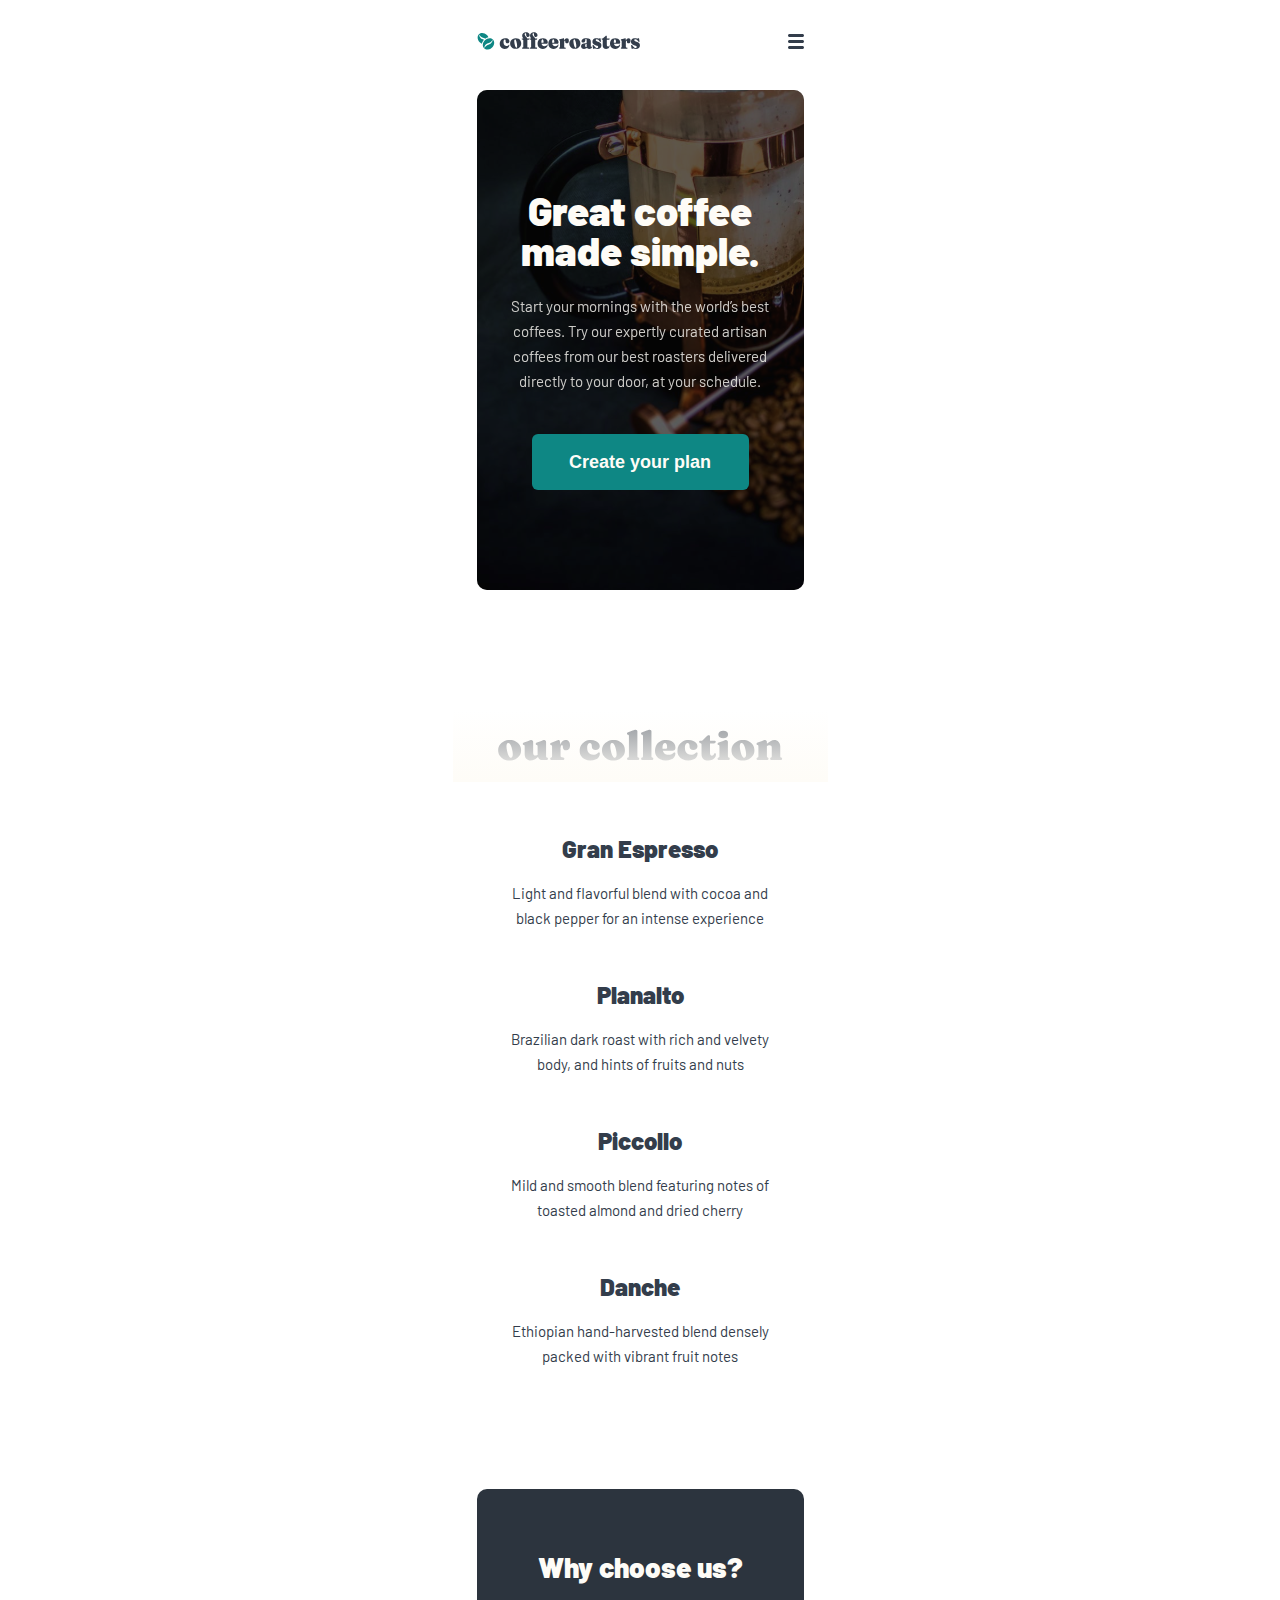
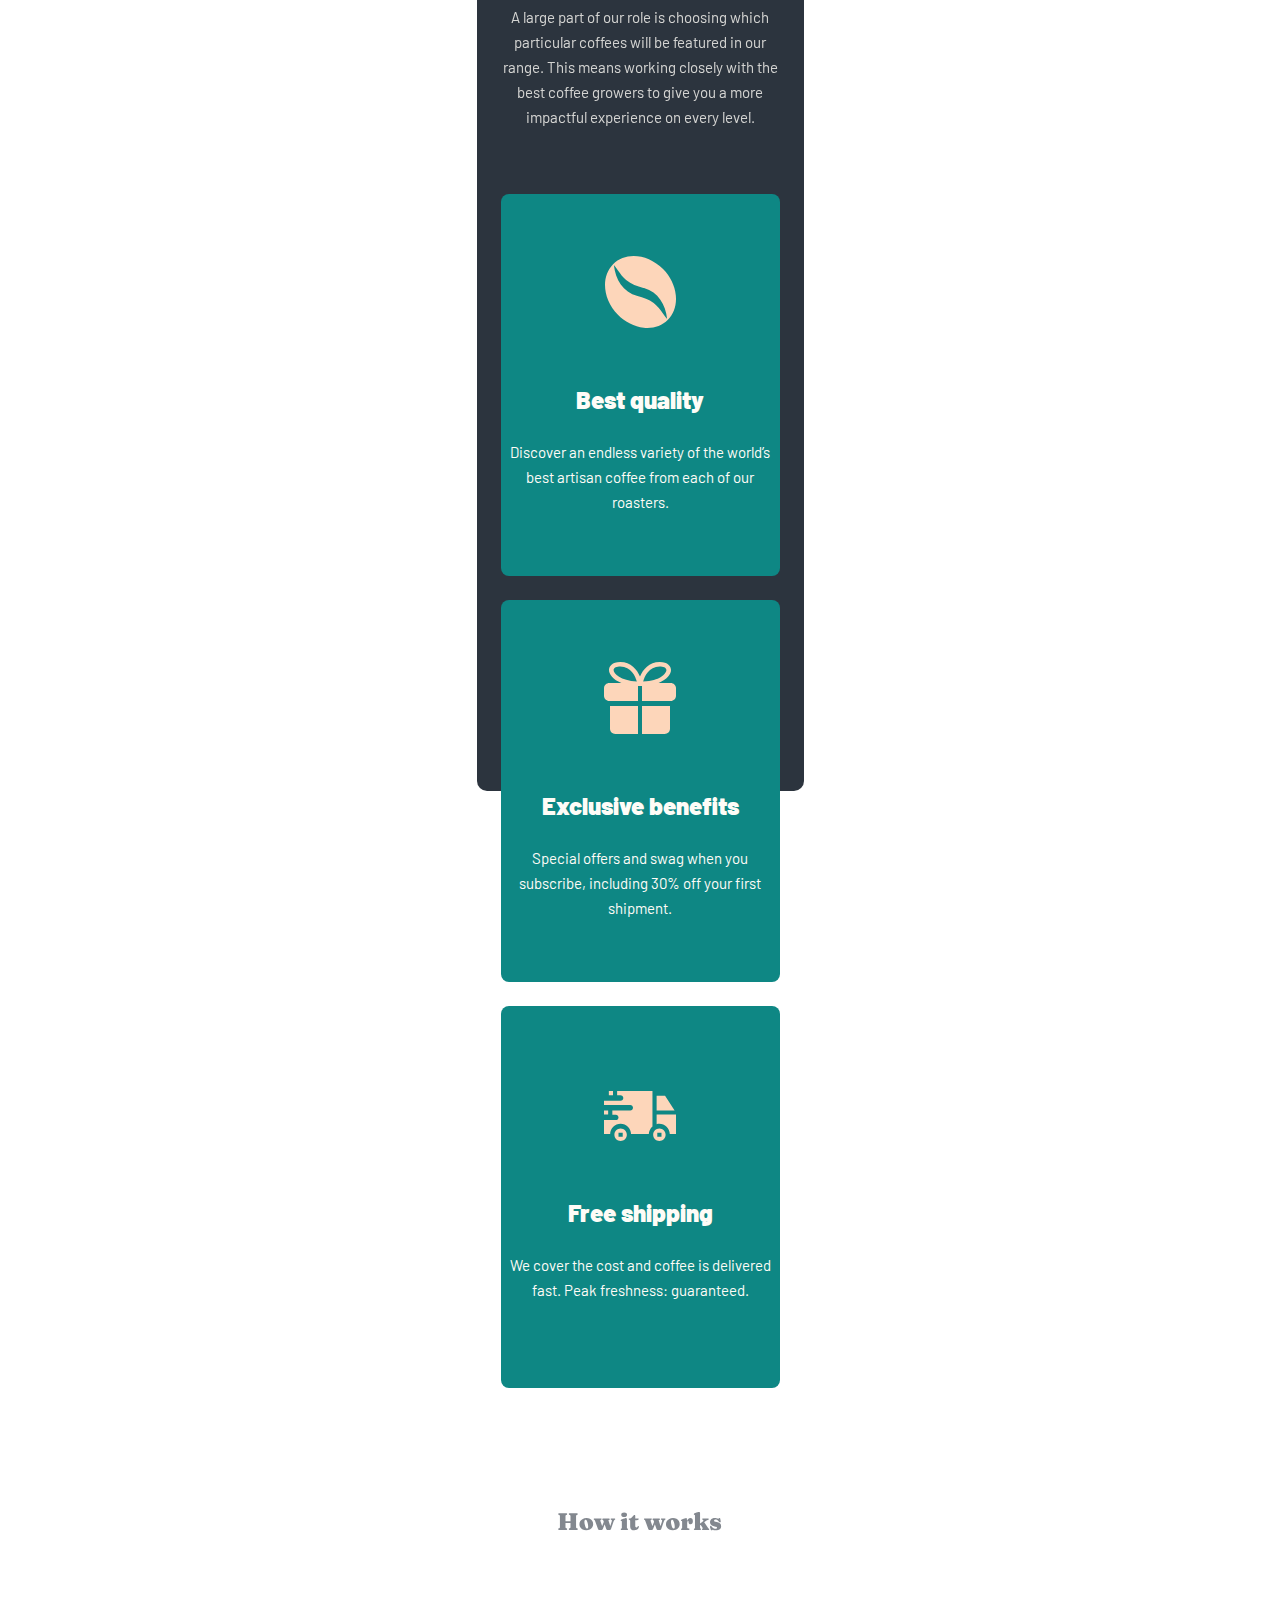
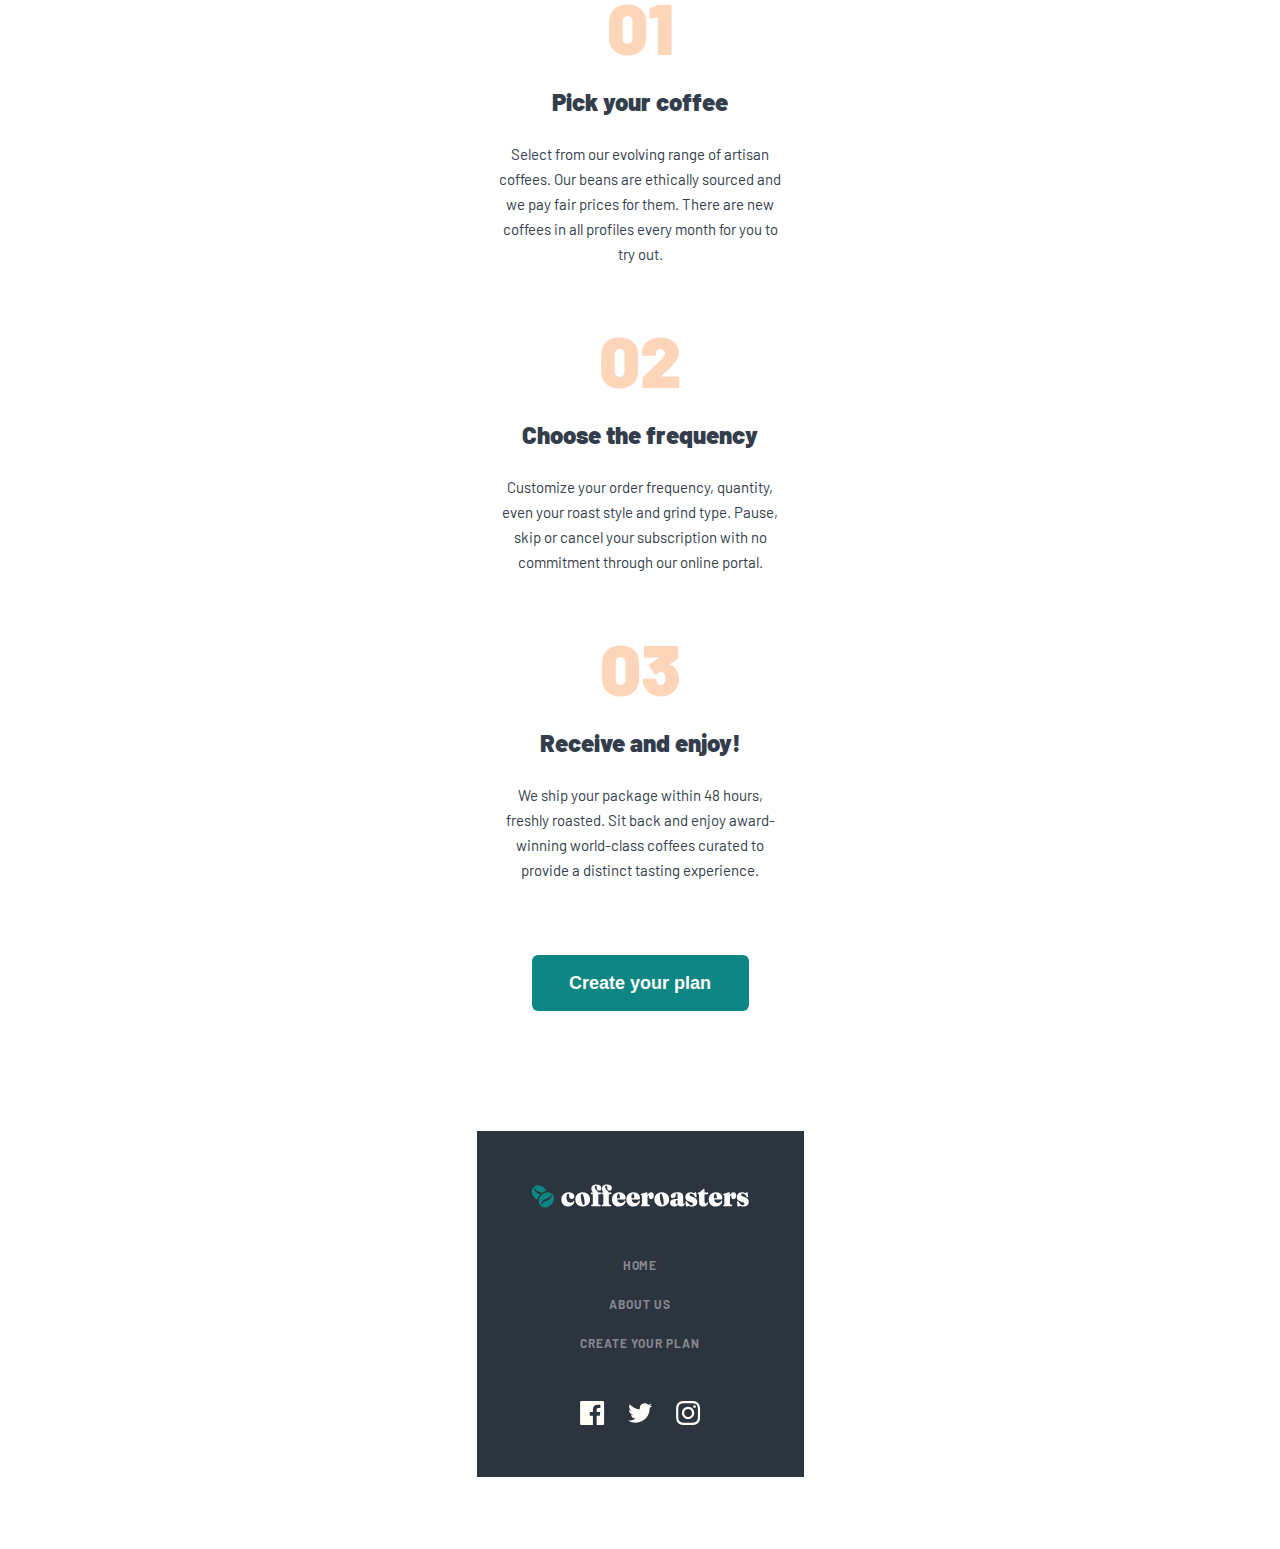
==== index.html @ 3be5ba2c "Homework22" ====
<!DOCTYPE html>
<html lang="en">
<head>
    <meta charset="UTF-8">
    <meta name="viewport" content="width=device-width, initial-scale=1.0">
    <title>Homework22</title>
    <link rel="stylesheet" href="style.css">
    <link rel="stylesheet" href="responsive.css">
</head>
<body>
    <div class="container">
        <header>
            <img src="./assets/header.img.mobile.svg" alt="">
            <div class="icon"></div>
        </header>
        <div class="brgr-menu">
            <div class="brgr-text">
                <a href="">Home</a>
                <a href="">About Us</a>
                <a href="">Create Your Plan</a>
            </div>
        </div>
        <div class="first-box">
            <div class="coffee-text">
                <h1>Great coffee
                    made simple.</h1>
                <h2>Start your mornings with the world’s best coffees. Try our expertly curated artisan 
                    coffees from our best roasters delivered directly to your door, at your schedule.</h2>
                <button class="btn1">Create your plan</button>
            </div>
        </div>
        <div class="second-box">
            <div class="back-tetx">
                <img src="./assets/second.box.back.svg" alt="">
            </div>
            <div class="box box1">
                <img src="./assets/mobile.kopi1 copy.svg" alt="">
                <div class="second-box-text">
                    <h3>Gran Espresso</h3>
                    <h4>Light and flavorful blend with cocoa and black pepper for an intense experience</h4>
                </div>
            </div>
            <div class="box box2">
                <img src="./assets/mobile.kopi2.svg" alt="">
                <div class="second-box-text">
                    <h3>Planalto</h3>
                    <h4>Brazilian dark roast with rich and velvety body, and hints of fruits and nuts</h4>
                </div>
            </div>
            <div class="box box3">
                <img src="./assets/mobile.kopi3.svg" alt="">
                <div class="second-box-text">
                    <h3>Piccollo</h3>
                    <h4>Mild and smooth blend featuring notes of toasted almond and dried cherry</h4>
                </div>
            </div>
            <div class="box box4">
                <img src="./assets/mobile.kopi4.svg" alt="">
                <div class="second-box-text">
                    <h3>Danche</h3>
                    <h4>Ethiopian hand-harvested blend densely packed with vibrant fruit notes</h4>
                </div>
            </div>
        </div>
        <div class="third-box">
            <div class="third-box-text">
                <h5>Why choose us?</h5>
                <h6>A large part of our role is choosing which particular coffees will be featured  in our range. This means working closely with the best coffee growers to give you a more impactful experience on every level.</h6>
            </div>
            <div class="green-boxes">
                <div class="greenbox greenbox1">
                    <img src="./assets/coffee-bean.svg" alt="">
                    <div class="text text1">
                        <h3 class="h3">Best quality</h3>
                        <h4 class="h4">Discover an endless variety of the world’s best artisan coffee from each of our roasters.</h4>
                    </div>
                </div>
                <div class="greenbox greenbox2">
                    <img src="./assets/gift.svg" alt="">
                    <div class="text text2">
                        <h3 class="h3">Exclusive benefits</h3>
                        <h4 class="h4">Special offers and swag when you subscribe, including 30% off your first shipment.</h4>
                    </div>
                </div>
                <div class="greenbox greenbox3">
                    <img src="./assets/kamazi.svg" alt="">
                    <div class="text text3">
                        <h3 class="h3">Free shipping</h3>
                        <h4 class="h4">We cover the cost and coffee is delivered fast. Peak freshness: guaranteed.</h4>
                    </div>
                </div>
            </div>
        </div>
        <div class="fourth-box">
            <div class="second-back-text">
                <img src="./assets/How it works.svg" alt="">
            </div>
            <div class="text-box  text-box1">
                <p>01</p>
                <h3>Pick your coffee</h3>
                <h4>Select from our evolving range of artisan coffees. Our beans are ethically sourced and we pay fair prices for them. There are new coffees in all profiles every month for you to try out.</h4>
            </div>
            <div class="text-box  text-box2">
                <p>02</p>
                <h3>Choose the frequency</h3>
                <h4>Customize your order frequency, quantity, even your roast style and grind type. Pause, skip or cancel your subscription with no commitment through our online portal.</h4>
            </div>
            <div class="text-box  text-box3">
                <p>03</p>
                <h3>Receive and enjoy!</h3>
                <h4>We ship your package within 48 hours, freshly roasted. Sit back and enjoy award-winning 
                    world-class coffees curated to provide a distinct tasting experience.</h4>
            </div>
            <div class="button-div">
                <button class="btn2">Create your plan</button>
            </div>
        </div>
        <footer>
            <img src="./assets/footer.img.svg" alt="">
            <div class="footer-text">
                <b>HOME</b>
                <b>ABOUT US</b>
                <b>CREATE YOUR PLAN</b>
            </div>
            <img src="./assets/social.media.svg" alt="">
        </footer>
    </div>
    <script src="main.js"></script>
</body>
</html>
---- style.css ----
@import url('https://fonts.googleapis.com/css2?family=Alata&family=Bai+Jamjuree:wght@400;600&family=Barlow:wght@600&family=Big+Shoulders+Display:wght@800;900&family=Chivo&family=DM+Serif+Display&family=Epilogue:wght@400;700&family=Fraunces:opsz,wght@9..144,900&family=Hanken+Grotesk:wght@500;700;800&family=IBM+Plex+Sans:wght@400;700&family=Josefin+Sans:wght@400;700&family=Karla:wght@400;700&family=Kumbh+Sans:wght@400;700&family=Manrope:wght@800&family=Montserrat:wght@700&family=Oldenburg&family=Open+Sans:wght@400;700&family=Outfit:wght@300&family=Plus+Jakarta+Sans:wght@500;700;800&family=Poppins:wght@400;600&family=Raleway:wght@400;700&family=Red+Hat+Display:wght@500;900&family=Red+Hat+Text:wght@700&family=Space+Mono:wght@400;700&display=swap');
@import url('https://fonts.googleapis.com/css2?family=Alata&family=Bai+Jamjuree:wght@400;600&family=Barlow:wght@400;700&family=Big+Shoulders+Display:wght@800;900&family=Chivo&family=DM+Serif+Display&family=Epilogue:wght@400;700&family=Fraunces:opsz,wght@9..144,900&family=Hanken+Grotesk:wght@500;700;800&family=IBM+Plex+Sans:wght@400;700&family=Josefin+Sans:wght@400;700&family=Karla:wght@400;700&family=Kumbh+Sans:wght@400;700&family=Manrope:wght@800&family=Montserrat:wght@700&family=Oldenburg&family=Open+Sans:wght@400;700&family=Outfit:wght@300&family=Plus+Jakarta+Sans:wght@500;700;800&family=Poppins:wght@400;600&family=Raleway:wght@400;700&family=Red+Hat+Display:wght@500;900&family=Red+Hat+Text:wght@700&family=Space+Mono:wght@400;700&display=swap');

*{
    margin: 0;
    padding: 0;
    box-sizing: border-box;
}
body{
    font-family: 'Fraunces';
    font-family: 'Barlow';
}
.container{
    display: flex;
    flex-direction: column;
    align-items: center;
}
header{
    display: flex;
    align-items: center;
    justify-content: center;
    column-gap: 148px;
    padding: 32px 24px 40px 24px;
}
.icon{
    cursor: pointer;
    background-image: url(./assets/menu.bar.svg);
    background-repeat: no-repeat;
    width: 16px;
    height: 15px;
    flex-shrink: 0;
}
.backchange{
    background-image: url(./assets/brgr.exit.svg);
    background-repeat: no-repeat;
}
.line{
    width: 16px;
    height: 3px;
    border-radius: 1.5px;
    background: #333D4B;
}
.brgr-menu{
    display: none;
    width: 375px;
    height: 667px;
    background: #FEFCF7;
}
.active{
    display: block;
}
.brgr-header{
    display: flex;
    align-items: center;
    justify-content: center;
    column-gap: 148px;
    padding: 32px 24px 40px 24px;
}
.brgr-text{
    display: flex;
    flex-direction: column;
    align-items: center;
    text-align: center;
    row-gap: 32px;
    margin-top: 40px;
}
a{
    text-decoration: none;
    cursor: pointer;
    color: #333D4B;
    font-size: 24px;
    font-style: normal;
    font-weight: 900;
    line-height: 32px;
}
.first-box{
    display: flex;
    align-items: center;
    justify-content: center;
    background-image: url(./assets/coffe.svg);
    background-repeat: no-repeat;
    width: 327px;
    height: 500px;
    flex-shrink: 0;
}
.coffee-text{
    display: flex;
    flex-direction: column;
    align-items: center;
    text-align: center;
    row-gap: 24px;
}
h1{
    width: 279px;
    color: #FEFCF7;
    font-size: 40px;
    font-style: normal;
    font-weight: 900;
    line-height: 40px;
}
h2{
    opacity: 0.8;
    width: 279px;
    color: #FEFCF7;
    font-size: 15px;
    font-style: normal;
    font-weight: 400;
    line-height: 25px;
}
.btn1{
    border: none;
    cursor: pointer;
    margin-top: 16px;
    width: 217px;
    height: 56px;
    flex-shrink: 0;
    border-radius: 6px;
    background: #0E8784;
    color: #FEFCF7;
    font-size: 18px;
    font-style: normal;
    font-weight: 900;
    line-height: 25px;
}
.second-box{
    background-position: 0 0;
    display: flex;
    flex-direction: column;
    align-items: center;
    row-gap: 48px;
}
.box{
    display: flex;
    flex-direction: column;
    align-items: center;
    justify-content: center;
}
.second-box-text{
    display: flex;
    flex-direction: column;
    align-items: center;
    text-align: center;
    row-gap: 16px;
}
h3{
    width: 255px;
    color: #333D4B;
    font-size: 24px;
    font-style: normal;
    font-weight: 900;
    line-height: 32px;
}
h4{
    width: 282px;
    color: #333D4B;
    font-size: 15px;
    font-style: normal;
    font-weight: 400;
    line-height: 25px;
}
.back-tetx{
    margin-top: 120px;
}
.third-box{
    display: flex;
    flex-direction: column;
    align-items: center;
    padding-top: 64px;
    row-gap: 64px;
    width: 327px;
    height: 902px;
    flex-shrink: 0;
    border-radius: 10px;
    margin-top: 120px;
    background-color: #2C343E;
}
.third-box-text{
    display: flex;
    flex-direction: column;
    align-items: center;
    text-align: center;
    row-gap: 24px;
}
h5{
    width: 279px;
    color: #FEFCF7;
    font-size: 28px;
    font-style: normal;
    font-weight: 900;
    line-height: 28px;
}
h6{
    width: 279px;
    color: #FEFCF7;
    font-style: normal;
    font-size: 15px;
    font-weight: 400;
    line-height: 25px;
    opacity: 0.8;
}
.green-boxes{
    display: flex;
    flex-direction: column;
    row-gap: 24px;
}
.greenbox{
    display: flex;
    flex-direction: column;
    align-items: center;
    justify-content: center;
    row-gap: 56px;
    width: 279px;
    height: 382px;
    flex-shrink: 0;
    border-radius: 8px;
    background: #0E8784;
}
.text{
    display: flex;
    flex-direction: column;
    align-items: center;
    text-align: center;
    row-gap: 24px;
}
.h3{
    width: 255px;
    color: #FEFCF7;
    font-size: 24px;
    font-style: normal;
    font-weight: 900;
    line-height: 32px;
}
.h4{
    width: 282px;
    color: #FEFCF7;
    font-size: 15px;
    font-style: normal;
    font-weight: 400;
    line-height: 25px;
}
.fourth-box{
    display: flex;
    flex-direction: column;
    align-items: center;
    row-gap: 56px;
    margin-top: 720px;
}
.text-box{
    display: flex;
    flex-direction: column;
    align-items: center;
    text-align: center;
    row-gap: 24px;
}
p{
    color: #FDD6BA;
    font-size: 72px;
    font-style: normal;
    font-weight: 900;
    line-height: 72px;
}
.btn2{
    border: none;
    cursor: pointer;
    margin-top: 16px;
    width: 217px;
    height: 56px;
    flex-shrink: 0;
    border-radius: 6px;
    background: #0E8784;
    color: #FEFCF7;
    font-size: 18px;
    font-style: normal;
    font-weight: 900;
    line-height: 25px;
}
footer{
    margin-top: 120px;
    display: flex;
    flex-direction: column;
    align-items: center;
    justify-content: center;
    row-gap: 50px;
    width: 327px;
    height: 346px;
    flex-shrink: 0;
    background: #2C343E;
    margin-bottom: 72px;
}
.footer-text{
    display: flex;
    flex-direction: column;
    align-items: center;
    text-align: center;
    row-gap: 24px;
}
b{
    color: #83888F;
    font-size: 12px;
    font-style: normal;
    font-weight: 700;
    line-height: 15px;
    letter-spacing: 0.923px;
    text-transform: uppercase;
}
.btn1:hover, .btn2:hover{
    background-color: aqua;
    color: black;
}
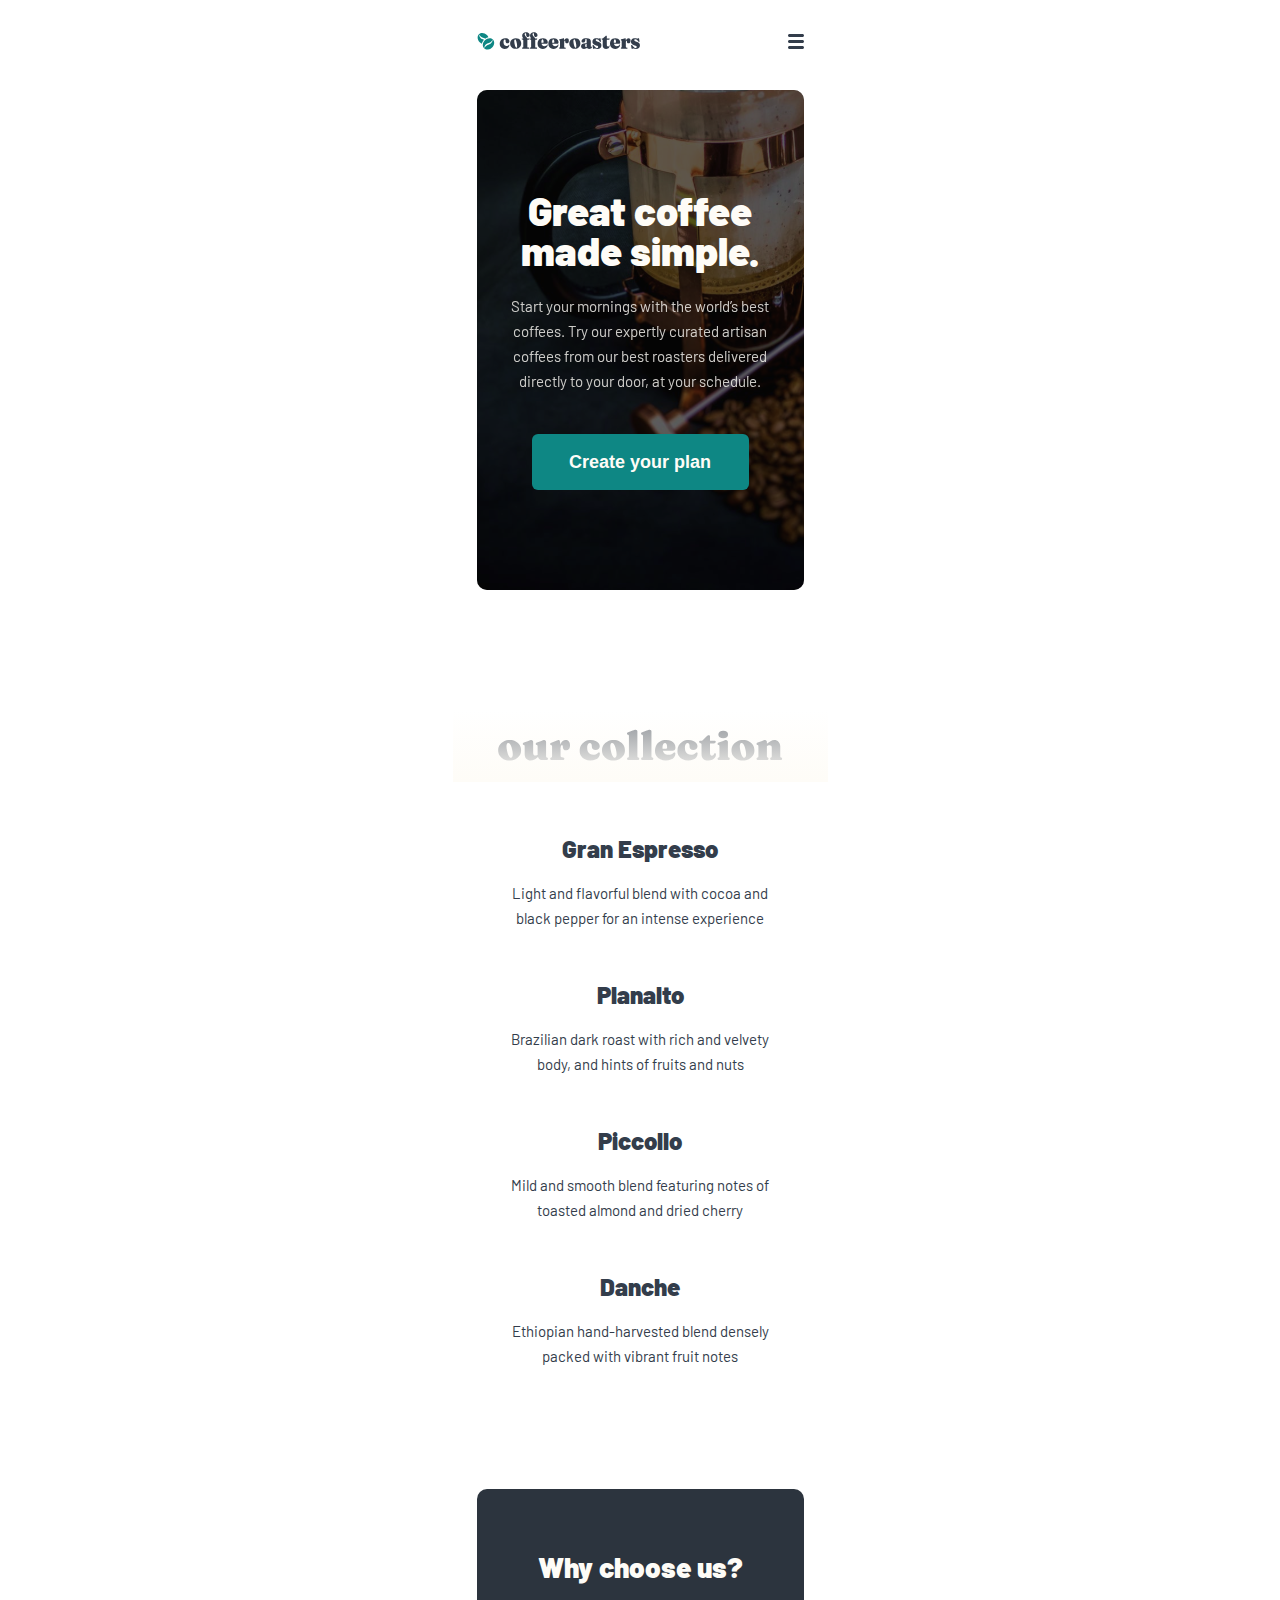
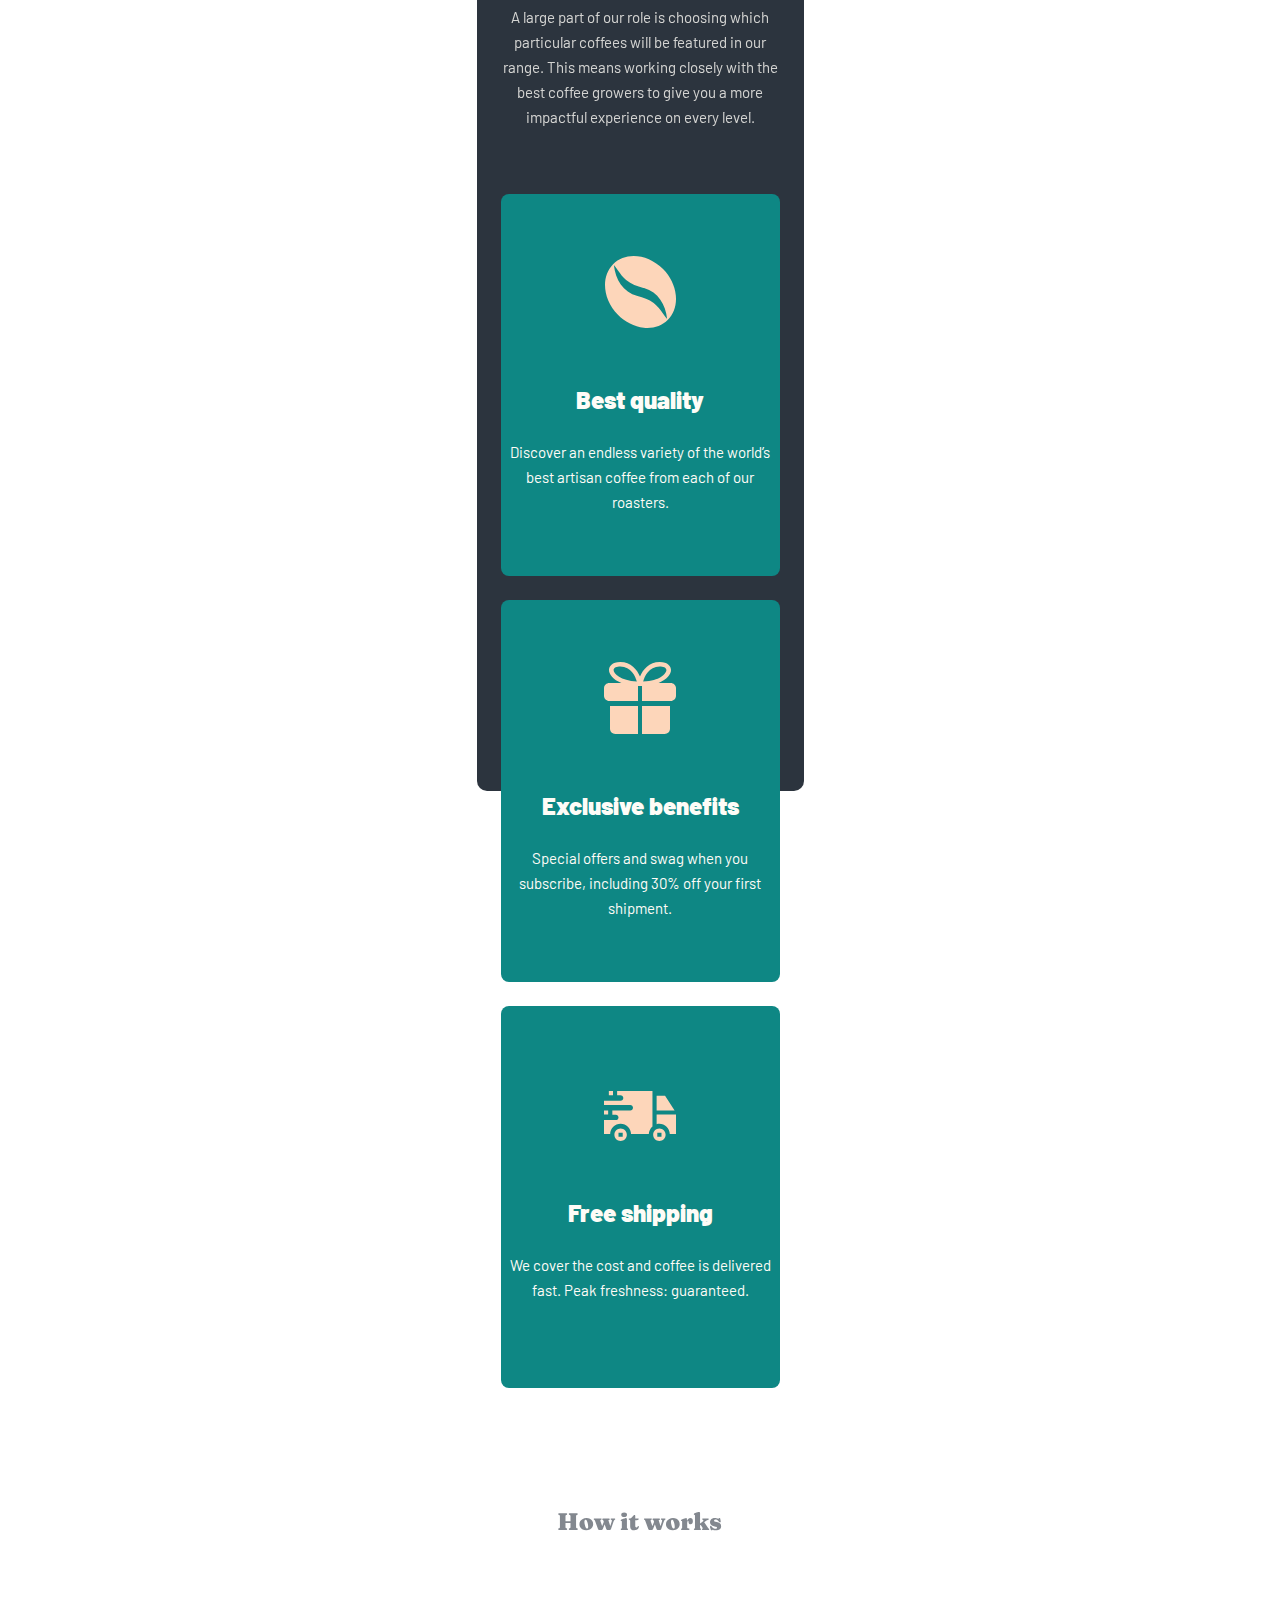
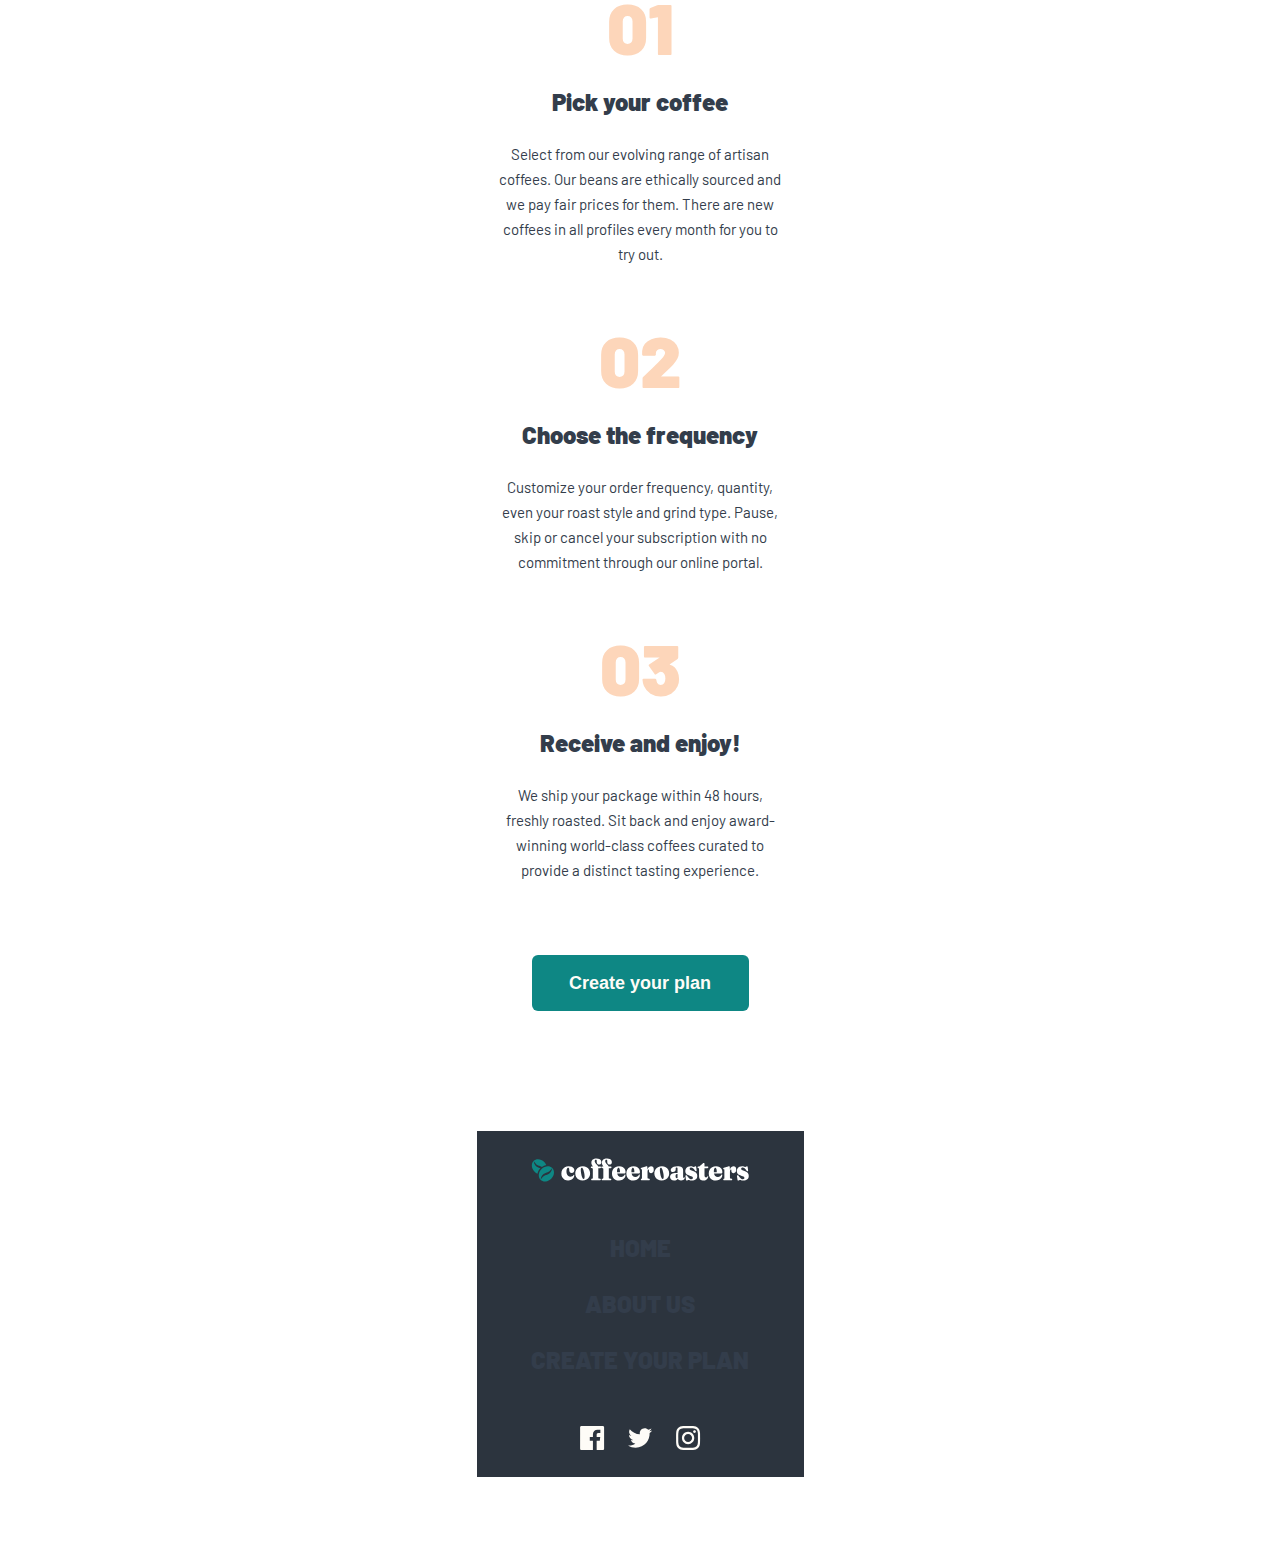
==== commit ad25e97f: "Homework22" ====
--- a/index.html
+++ b/index.html
@@ -15,9 +15,9 @@
         </header>
         <div class="brgr-menu">
             <div class="brgr-text">
-                <a href="">Home</a>
-                <a href="">About Us</a>
-                <a href="">Create Your Plan</a>
+                <a href="./index.html">Home</a>
+                <a href="./aboutindex.html">About Us</a>
+                <a href="./createindex.html">Create Your Plan</a>
             </div>
         </div>
         <div class="first-box">
@@ -118,9 +118,9 @@
         <footer>
             <img src="./assets/footer.img.svg" alt="">
             <div class="footer-text">
-                <b>HOME</b>
-                <b>ABOUT US</b>
-                <b>CREATE YOUR PLAN</b>
+                <a class="b" href="./index.html">HOME</a>
+                <a class="b" href="./aboutindex.html">ABOUT US</a>
+                <a class="b" href="./createindex.html">CREATE YOUR PLAN</a>
             </div>
             <img src="./assets/social.media.svg" alt="">
         </footer>
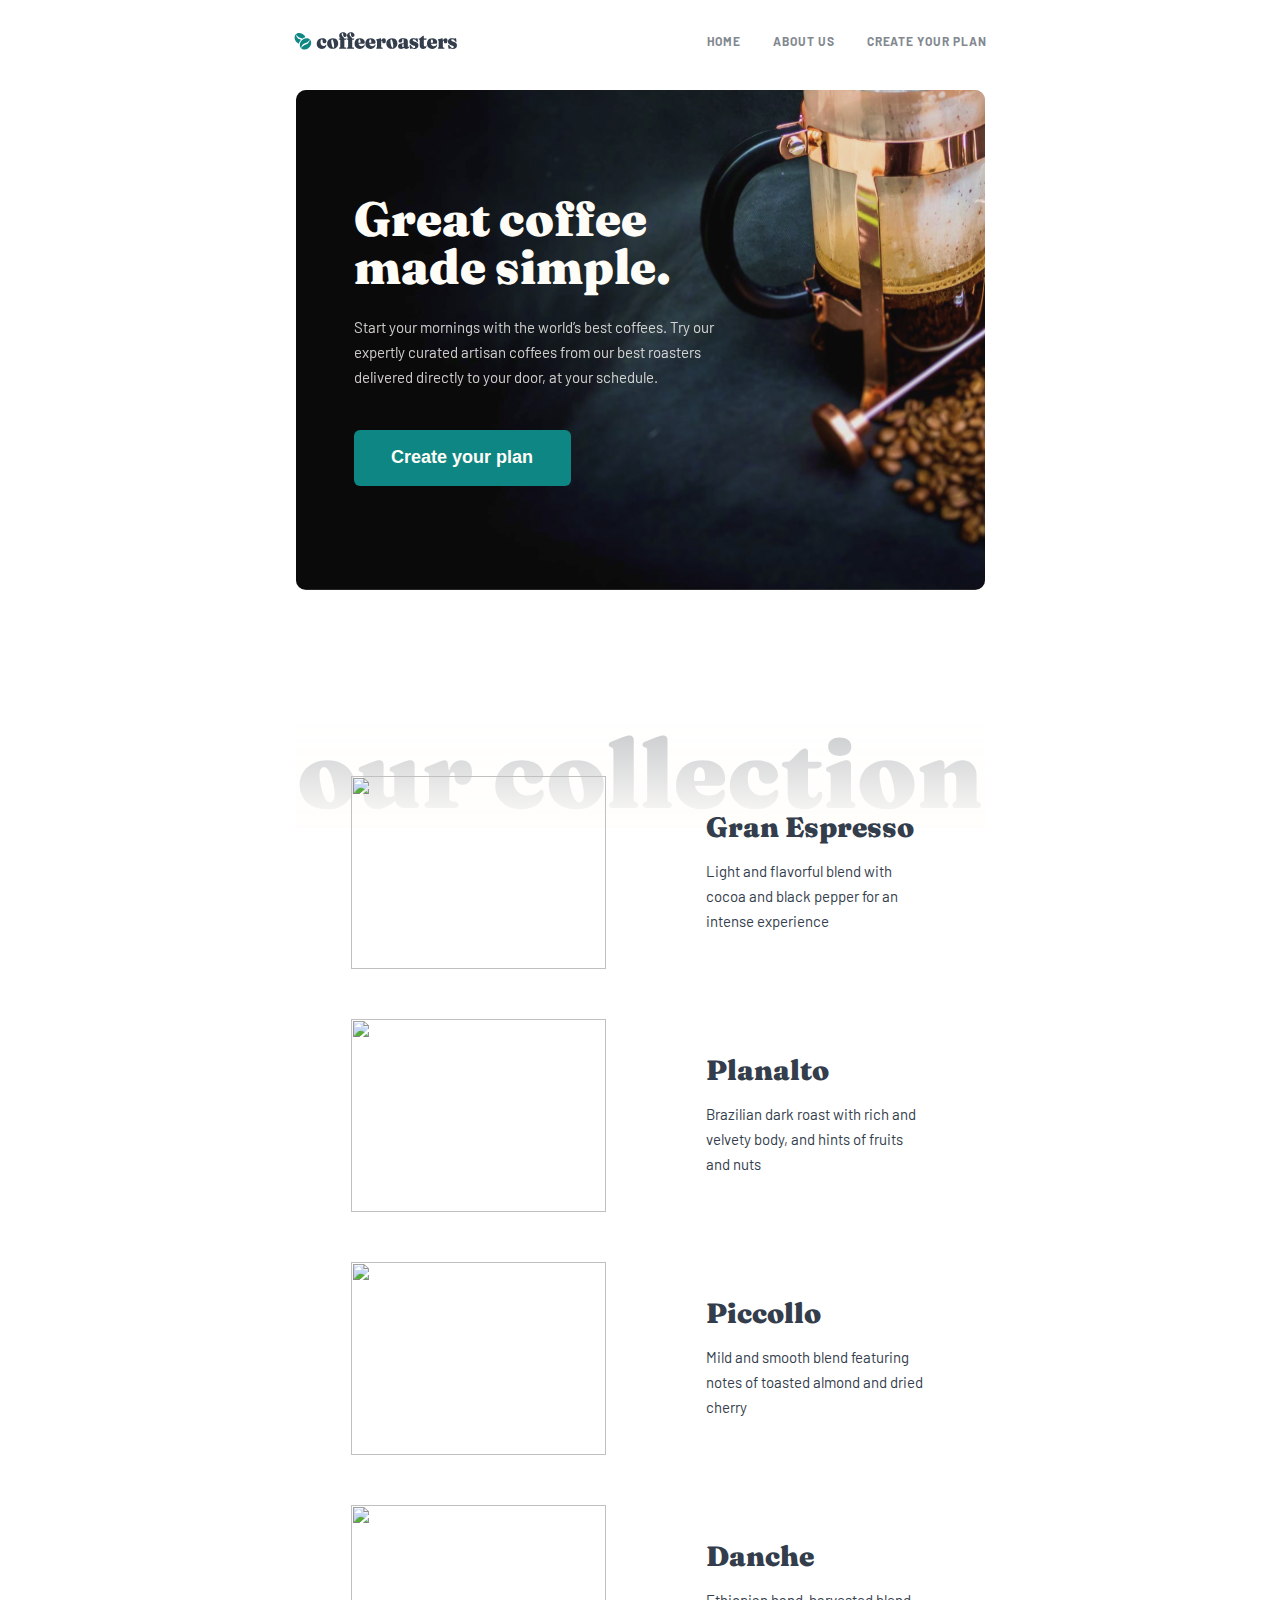
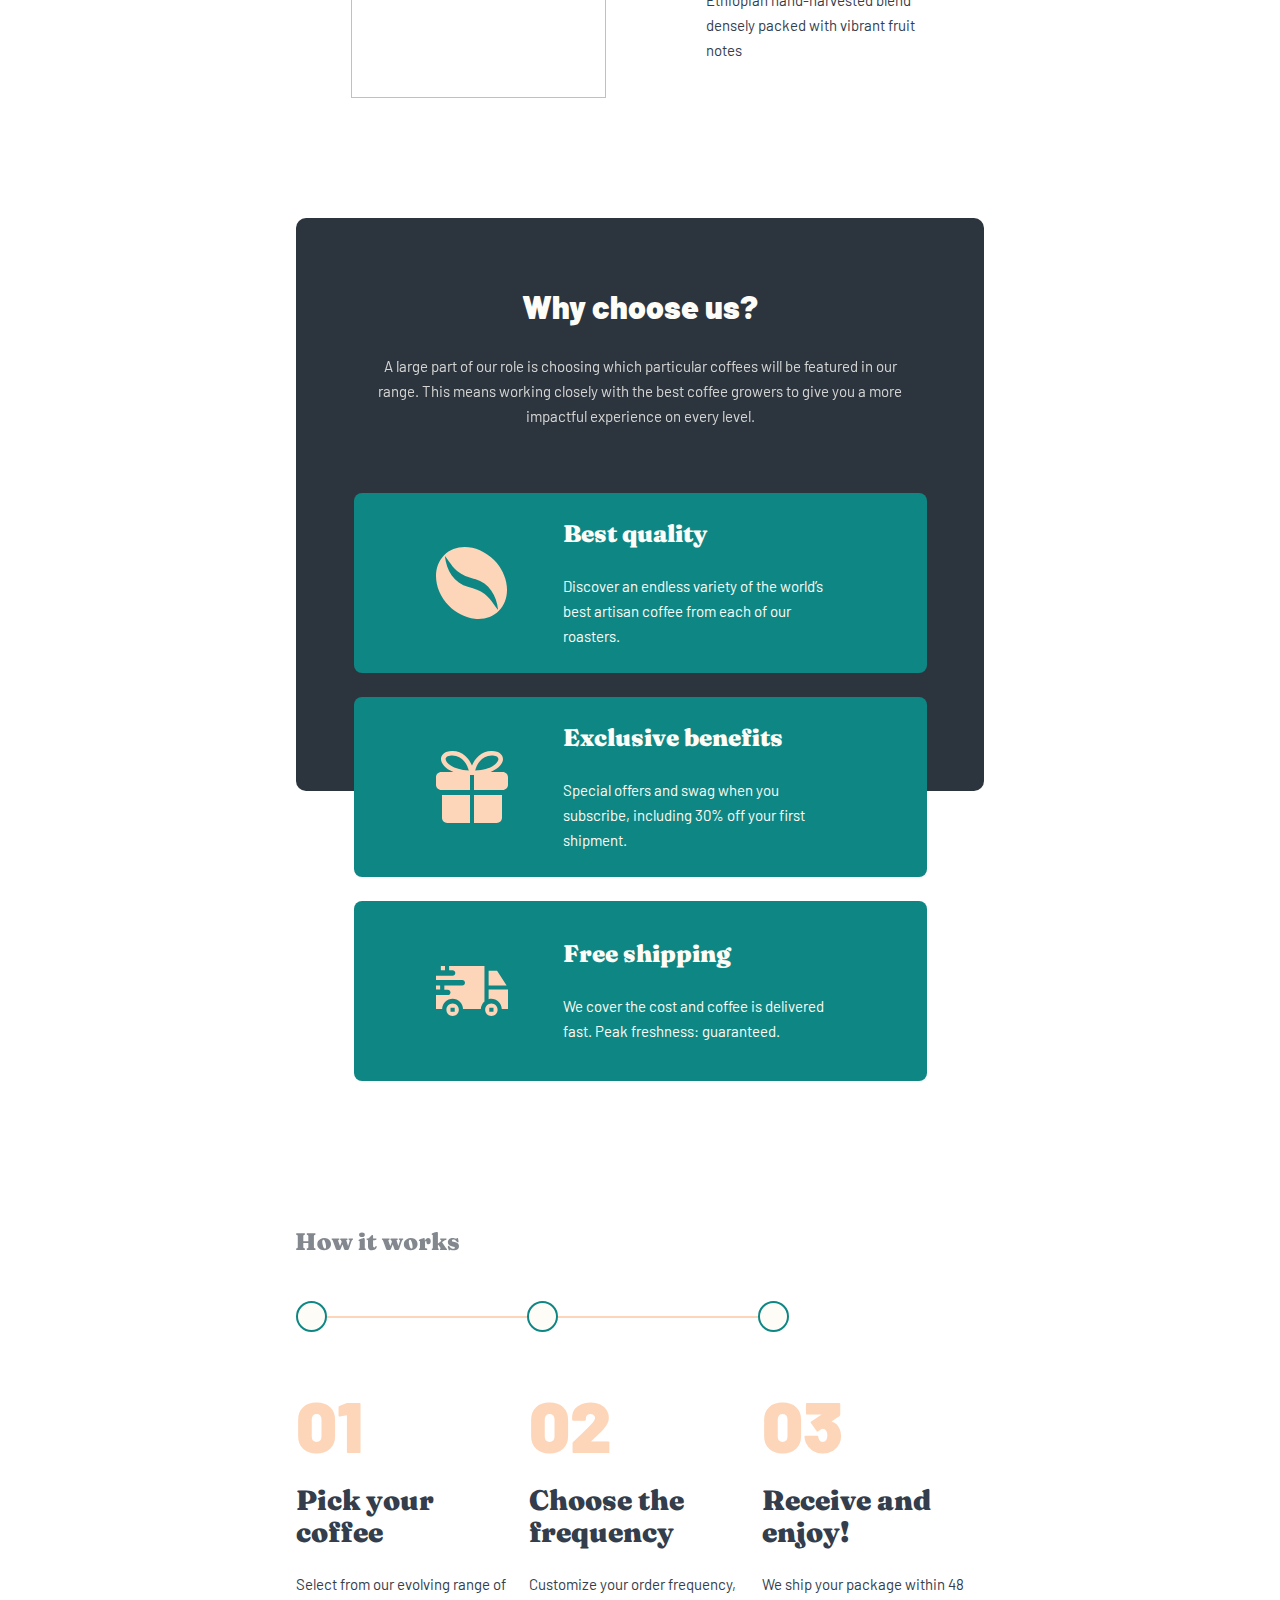
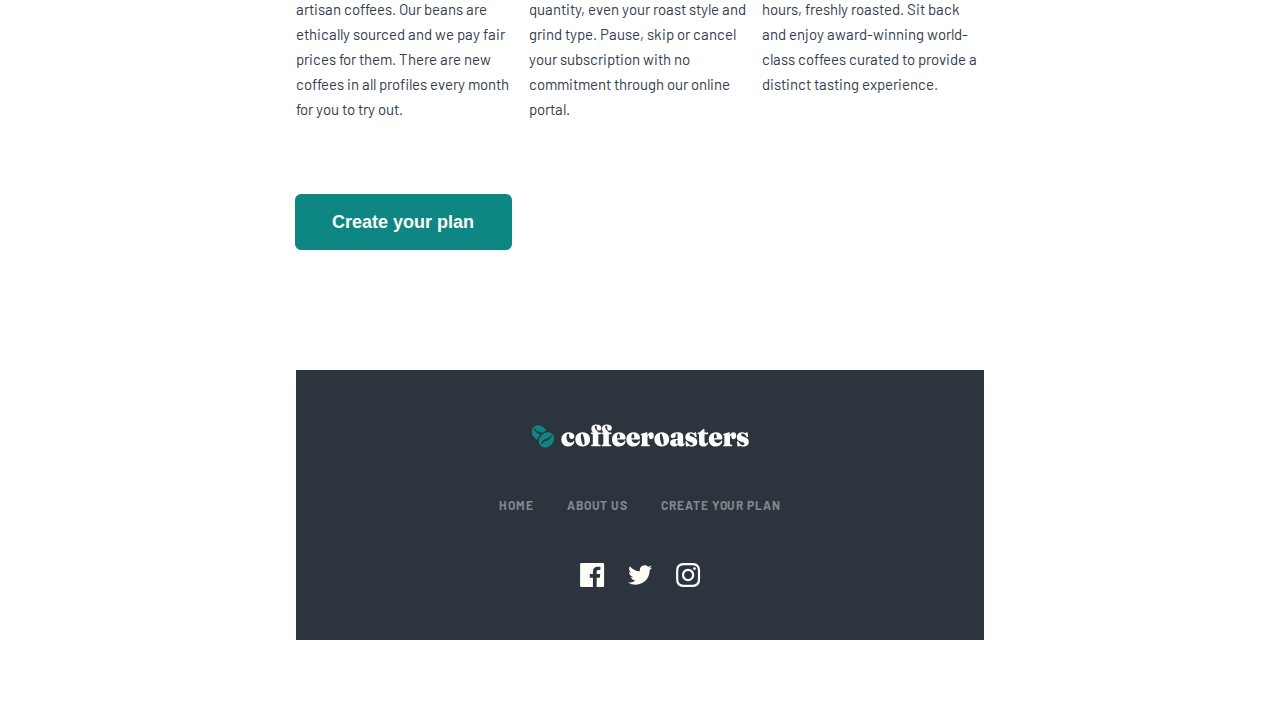
==== commit edb39d77: "Homework22" ====
--- a/index.html
+++ b/index.html
@@ -12,6 +12,11 @@
         <header>
             <img src="./assets/header.img.mobile.svg" alt="">
             <div class="icon"></div>
+            <div class="none-div">
+                <a class="none" href="./index.html">HOME</a>
+                <a class="none" href="./aboutindex.html">ABOUT US</a>
+                <a class="none" href="./createindex.html">CREATE YOUR PLAN</a>
+            </div>
         </header>
         <div class="brgr-menu">
             <div class="brgr-text">
@@ -30,35 +35,38 @@
             </div>
         </div>
         <div class="second-box">
-            <div class="back-tetx">
-                <img src="./assets/second.box.back.svg" alt="">
+            <div class="back-text">
+                <img class="mobile" src="./assets/second.box.back.svg" alt="">
+                <img class="tablet" src="./assets/tablet.our.collection.svg" alt="">
             </div>
-            <div class="box box1">
-                <img src="./assets/mobile.kopi1 copy.svg" alt="">
-                <div class="second-box-text">
-                    <h3>Gran Espresso</h3>
-                    <h4>Light and flavorful blend with cocoa and black pepper for an intense experience</h4>
+            <div class="boxess">
+                <div class="box box1">
+                    <img src="./assets/mobile.kopi1 copy.svg" alt="">
+                    <div class="second-box-text">
+                        <h3>Gran Espresso</h3>
+                        <h4>Light and flavorful blend with cocoa and black pepper for an intense experience</h4>
+                    </div>
                 </div>
-            </div>
-            <div class="box box2">
-                <img src="./assets/mobile.kopi2.svg" alt="">
-                <div class="second-box-text">
-                    <h3>Planalto</h3>
-                    <h4>Brazilian dark roast with rich and velvety body, and hints of fruits and nuts</h4>
+                <div class="box box2">
+                    <img src="./assets/mobile.kopi2.svg" alt="">
+                    <div class="second-box-text">
+                        <h3>Planalto</h3>
+                        <h4>Brazilian dark roast with rich and velvety body, and hints of fruits and nuts</h4>
+                    </div>
                 </div>
-            </div>
-            <div class="box box3">
-                <img src="./assets/mobile.kopi3.svg" alt="">
-                <div class="second-box-text">
-                    <h3>Piccollo</h3>
-                    <h4>Mild and smooth blend featuring notes of toasted almond and dried cherry</h4>
+                <div class="box box3">
+                    <img src="./assets/mobile.kopi3.svg" alt="">
+                    <div class="second-box-text">
+                        <h3>Piccollo</h3>
+                        <h4>Mild and smooth blend featuring notes of toasted almond and dried cherry</h4>
+                    </div>
                 </div>
-            </div>
-            <div class="box box4">
-                <img src="./assets/mobile.kopi4.svg" alt="">
-                <div class="second-box-text">
-                    <h3>Danche</h3>
-                    <h4>Ethiopian hand-harvested blend densely packed with vibrant fruit notes</h4>
+                <div class="box box4">
+                    <img src="./assets/mobile.kopi4.svg" alt="">
+                    <div class="second-box-text">
+                        <h3>Danche</h3>
+                        <h4>Ethiopian hand-harvested blend densely packed with vibrant fruit notes</h4>
+                    </div>
                 </div>
             </div>
         </div>
@@ -93,23 +101,33 @@
         </div>
         <div class="fourth-box">
             <div class="second-back-text">
-                <img src="./assets/How it works.svg" alt="">
+                <img class="mobile2" src="./assets/How it works.svg" alt="">
+                <img class="tablet2" src="./assets/tablet.How it works.svg" alt="">
+                <div class="none-line">
+                    <div class="circle"></div>
+                    <div class="xazi"></div>
+                    <div class="circle"></div>
+                    <div class="xazi"></div>
+                    <div class="circle"></div>
+                </div>
             </div>
-            <div class="text-box  text-box1">
-                <p>01</p>
-                <h3>Pick your coffee</h3>
-                <h4>Select from our evolving range of artisan coffees. Our beans are ethically sourced and we pay fair prices for them. There are new coffees in all profiles every month for you to try out.</h4>
-            </div>
-            <div class="text-box  text-box2">
-                <p>02</p>
-                <h3>Choose the frequency</h3>
-                <h4>Customize your order frequency, quantity, even your roast style and grind type. Pause, skip or cancel your subscription with no commitment through our online portal.</h4>
-            </div>
-            <div class="text-box  text-box3">
-                <p>03</p>
-                <h3>Receive and enjoy!</h3>
-                <h4>We ship your package within 48 hours, freshly roasted. Sit back and enjoy award-winning 
-                    world-class coffees curated to provide a distinct tasting experience.</h4>
+            <div class="texts">
+                <div class="text-box  text-box1">
+                    <p>01</p>
+                    <h3>Pick your coffee</h3>
+                    <h4>Select from our evolving range of artisan coffees. Our beans are ethically sourced and we pay fair prices for them. There are new coffees in all profiles every month for you to try out.</h4>
+                </div>
+                <div class="text-box  text-box2">
+                    <p>02</p>
+                    <h3>Choose the frequency</h3>
+                    <h4>Customize your order frequency, quantity, even your roast style and grind type. Pause, skip or cancel your subscription with no commitment through our online portal.</h4>
+                </div>
+                <div class="text-box  text-box3">
+                    <p>03</p>
+                    <h3>Receive and enjoy!</h3>
+                    <h4>We ship your package within 48 hours, freshly roasted. Sit back and enjoy award-winning 
+                        world-class coffees curated to provide a distinct tasting experience.</h4>
+                </div>
             </div>
             <div class="button-div">
                 <button class="btn2">Create your plan</button>
--- a/style.css
+++ b/style.css
@@ -1,6 +1,5 @@
-@import url('https://fonts.googleapis.com/css2?family=Alata&family=Bai+Jamjuree:wght@400;600&family=Barlow:wght@600&family=Big+Shoulders+Display:wght@800;900&family=Chivo&family=DM+Serif+Display&family=Epilogue:wght@400;700&family=Fraunces:opsz,wght@9..144,900&family=Hanken+Grotesk:wght@500;700;800&family=IBM+Plex+Sans:wght@400;700&family=Josefin+Sans:wght@400;700&family=Karla:wght@400;700&family=Kumbh+Sans:wght@400;700&family=Manrope:wght@800&family=Montserrat:wght@700&family=Oldenburg&family=Open+Sans:wght@400;700&family=Outfit:wght@300&family=Plus+Jakarta+Sans:wght@500;700;800&family=Poppins:wght@400;600&family=Raleway:wght@400;700&family=Red+Hat+Display:wght@500;900&family=Red+Hat+Text:wght@700&family=Space+Mono:wght@400;700&display=swap');
 @import url('https://fonts.googleapis.com/css2?family=Alata&family=Bai+Jamjuree:wght@400;600&family=Barlow:wght@400;700&family=Big+Shoulders+Display:wght@800;900&family=Chivo&family=DM+Serif+Display&family=Epilogue:wght@400;700&family=Fraunces:opsz,wght@9..144,900&family=Hanken+Grotesk:wght@500;700;800&family=IBM+Plex+Sans:wght@400;700&family=Josefin+Sans:wght@400;700&family=Karla:wght@400;700&family=Kumbh+Sans:wght@400;700&family=Manrope:wght@800&family=Montserrat:wght@700&family=Oldenburg&family=Open+Sans:wght@400;700&family=Outfit:wght@300&family=Plus+Jakarta+Sans:wght@500;700;800&family=Poppins:wght@400;600&family=Raleway:wght@400;700&family=Red+Hat+Display:wght@500;900&family=Red+Hat+Text:wght@700&family=Space+Mono:wght@400;700&display=swap');
-
+@import url('https://fonts.googleapis.com/css2?family=Alata&family=Bai+Jamjuree:wght@400;600&family=Barlow:wght@400;700&family=Big+Shoulders+Display:wght@800;900&family=Chivo&family=DM+Serif+Display&family=Epilogue:wght@400;700&family=Fraunces:opsz,wght@9..144,900&family=Hanken+Grotesk:wght@500;700;800&family=IBM+Plex+Sans:wght@400;700&family=Josefin+Sans:wght@400;700&family=Karla:wght@400;700&family=Kumbh+Sans:wght@400;700&family=Manrope:wght@800&family=Montserrat:wght@700&family=Oldenburg&family=Open+Sans:wght@400;700&family=Outfit:wght@300&family=Plus+Jakarta+Sans:wght@500;700;800&family=Poppins:wght@400;600&family=Raleway:wght@400;700&family=Red+Hat+Display:wght@500;900&family=Red+Hat+Text:wght@700&family=Space+Mono:wght@400;700&display=swap');
 *{
     margin: 0;
     padding: 0;
@@ -30,15 +29,45 @@
     height: 15px;
     flex-shrink: 0;
 }
+.none-div{
+    display: none;
+    column-gap: 32px;
+}
+.none-line{
+    display: none;
+    align-items: center;
+    justify-content: start;
+}
+.circle{
+    width: 31px;
+    height: 31px;
+    flex-shrink: 0;
+    background-color: #FEFCF7;
+    border-radius: 50%;
+    border:2px solid #0E8784;
+}
+.xazi{
+    width: 200px;
+    height: 2px;
+    background-color: #FDD6BA;
+}
+.none{
+    text-decoration: none;
+    cursor: pointer;
+    color: #83888F;
+    font-size: 12px;
+    font-style: normal;
+    font-weight: 700;
+    line-height: 15px; /* 125% */
+    letter-spacing: 0.923px;
+    text-transform: uppercase;
+}
+.none:hover{
+    color: blue;
+}
 .backchange{
     background-image: url(./assets/brgr.exit.svg);
     background-repeat: no-repeat;
-}
-.line{
-    width: 16px;
-    height: 3px;
-    border-radius: 1.5px;
-    background: #333D4B;
 }
 .brgr-menu{
     display: none;
@@ -91,6 +120,7 @@
     row-gap: 24px;
 }
 h1{
+    font-family: 'Fraunces';
     width: 279px;
     color: #FEFCF7;
     font-size: 40px;
@@ -129,6 +159,19 @@
     align-items: center;
     row-gap: 48px;
 }
+.second-back-text{
+    display: flex;
+    flex-direction: column;
+    row-gap: 50px;
+}
+.tablet, .tablet2{
+    display: none;
+}
+.boxess{
+    display: flex;
+    flex-direction: column;
+    align-items: center;
+}
 .box{
     display: flex;
     flex-direction: column;
@@ -143,6 +186,7 @@
     row-gap: 16px;
 }
 h3{
+    font-family: 'Fraunces';
     width: 255px;
     color: #333D4B;
     font-size: 24px;
@@ -158,7 +202,7 @@
     font-weight: 400;
     line-height: 25px;
 }
-.back-tetx{
+.back-text{
     margin-top: 120px;
 }
 .third-box{
@@ -223,6 +267,7 @@
     row-gap: 24px;
 }
 .h3{
+    font-family: 'Fraunces';
     width: 255px;
     color: #FEFCF7;
     font-size: 24px;
@@ -294,7 +339,9 @@
     text-align: center;
     row-gap: 24px;
 }
-b{
+.b{
+    cursor: pointer;
+    text-decoration: none;
     color: #83888F;
     font-size: 12px;
     font-style: normal;
@@ -306,4 +353,10 @@
 .btn1:hover, .btn2:hover{
     background-color: aqua;
     color: black;
+}
+a:hover{
+    color: blue;
+}
+.b:hover{
+    color: white;
 }--- a/responsive.css
+++ b/responsive.css
@@ -0,0 +1,150 @@
+@media (width > 769px){
+    header{
+        column-gap: 250px;
+    }
+    .first-box{
+        justify-content: start;
+        padding-left: 58px;
+        width: 689px;
+        height: 500px;
+        flex-shrink: 0;
+        background-image: url(./assets/tablet.first.back.svg);
+    }
+    .coffee-text{
+        align-items: start;
+        text-align: start;
+    }
+    h1{
+        width: 329px;
+        font-size: 48px;
+        line-height: 48px;
+    }
+    h2{
+        width: 398px;
+        font-size: 15px;
+        line-height: 25px;
+    }
+    .btn1{
+        width: 217px;
+        height: 56px;
+        flex-shrink: 0;
+        color: #FEFCF7;
+        font-size: 18px;
+        font-style: normal;
+        line-height: 25px;
+    }
+    .mobile, .mobile2{
+        display: none;
+    }
+    .tablet, .tablet2{
+        display: block;
+    }
+    .tablet2{
+        padding-right: 525px;
+    }
+    .boxess{
+        row-gap: 50px;
+        margin-top: -100px;
+    }
+    .second-box-text{
+        align-items: start;
+        text-align: start;
+    }
+    .box{
+        display: flex;
+        flex-direction: row;
+        column-gap: 100px;
+    }
+    .box img{
+        width: 255px;
+        height: 193px;
+        flex-shrink: 0;
+    }
+    .third-box{
+        width: 688px;
+        height: 573px;
+        flex-shrink: 0;
+        margin-bottom: -280px;
+    }
+    .greenbox{
+        display: flex;
+        flex-direction: row;
+        column-gap: 55px;
+        width: 573px;
+        height: 180px;
+        flex-shrink: 0;
+    }
+    .texts{
+        display: flex;
+        column-gap: 10px;
+    }
+    .text{
+        align-items: start;
+        text-align: start;
+    }
+    .text-box{
+        align-items: start;
+        text-align: start;
+    }
+    p{
+        color: #FDD6BA;
+        font-size: 72px;
+        font-style: normal;
+        font-weight: 900;
+        line-height: 72px;
+    }
+    h3{
+        width: 223px;
+        color: #333D4B;
+        font-size: 28px;
+        font-style: normal;
+        font-weight: 900;
+        line-height: 32px;
+    }
+    h4{
+        width: 223px;
+        color: #333D4B;
+        font-size: 15px;
+        font-style: normal;
+        font-weight: 400;
+        line-height: 25px;
+    }
+    .button-div{
+        padding-right: 474px;
+    }
+    footer{
+        width: 688px;
+        height: 270px;
+        flex-shrink: 0;
+    }
+    .footer-text{
+        display: flex;
+        flex-direction: row;
+        column-gap: 33px;
+    }
+    .icon{
+        display: none;
+    }
+    .none-div{
+        display: flex;
+    }
+    h5{
+        color: #FEFCF7;
+        font-size: 32px;
+        font-style: normal;
+        font-weight: 900;
+        line-height: 48px;
+    }
+    h6{
+        width: 540px;
+        color: #FEFCF7;
+        font-size: 15px;
+        font-style: normal;
+        font-weight: 400;
+        line-height: 25px;
+        opacity: 0.8;
+    }
+    .none-line{
+        display: flex;
+    }
+}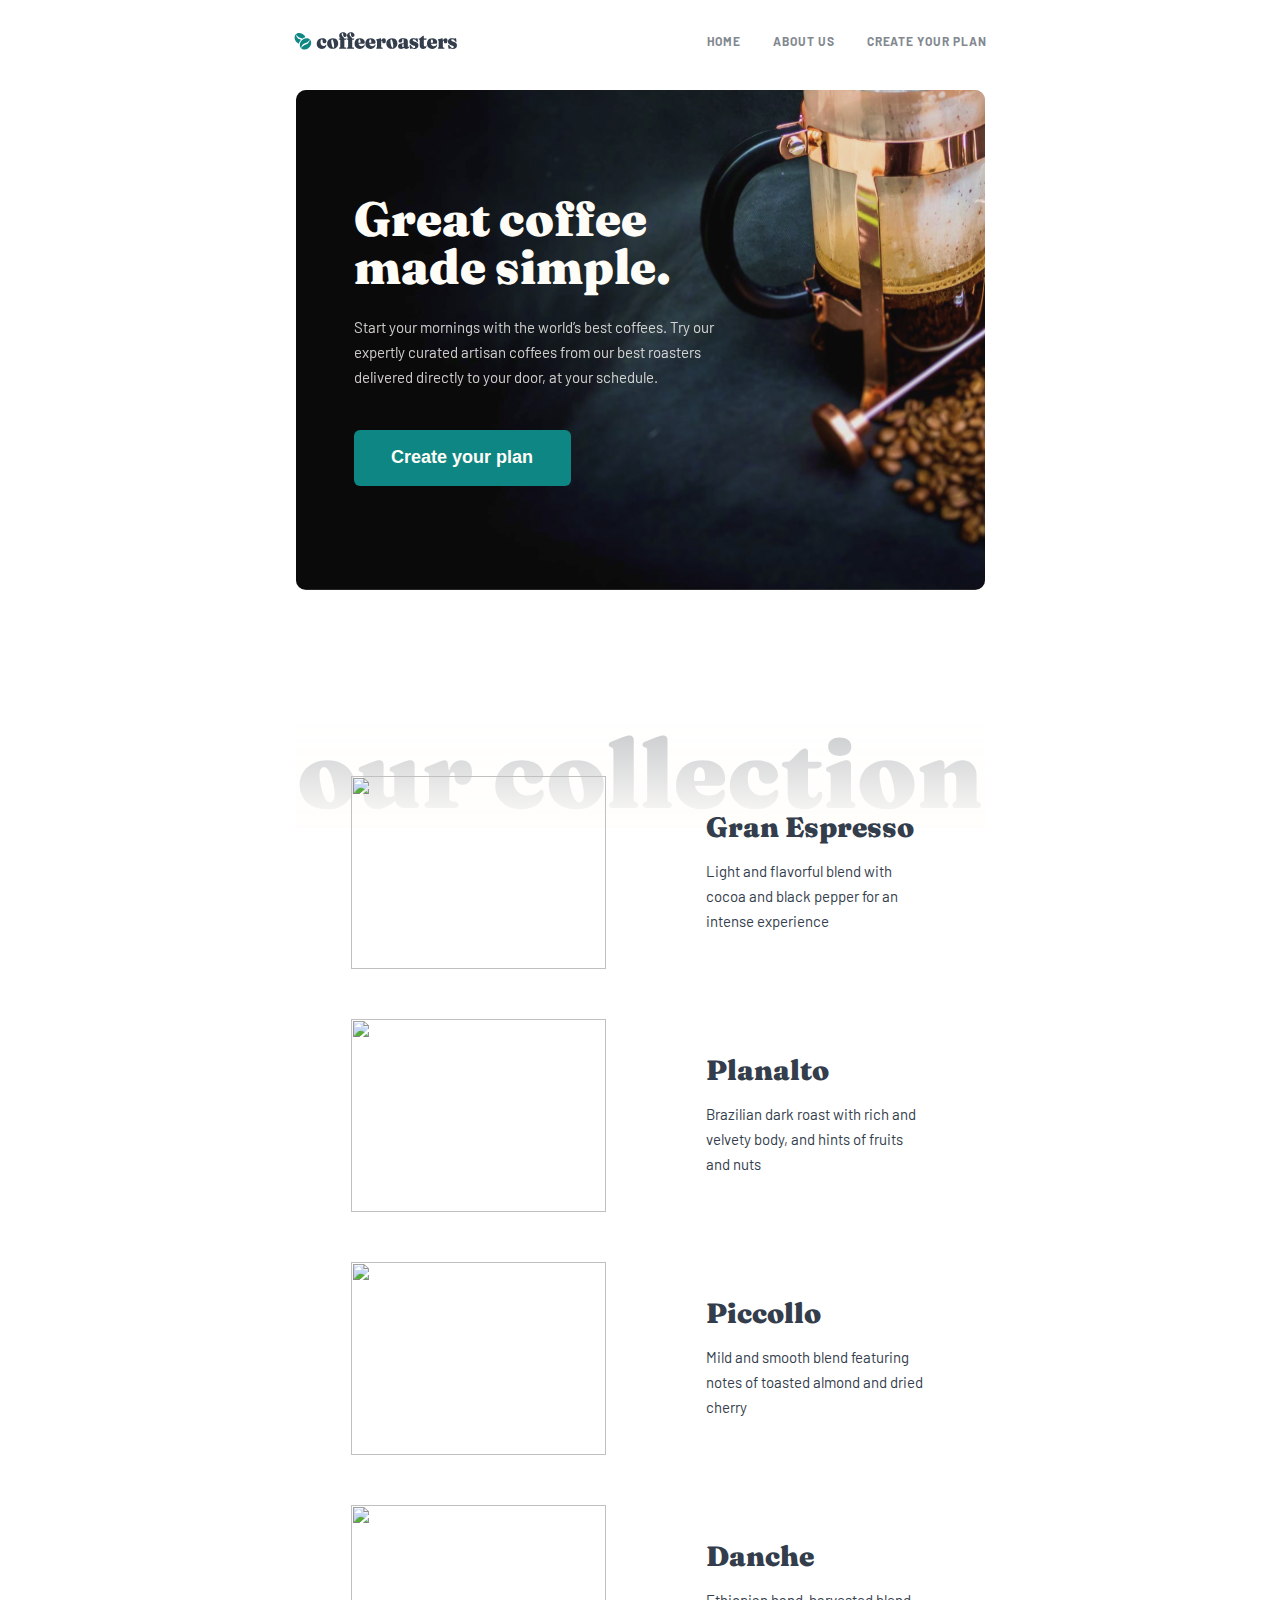
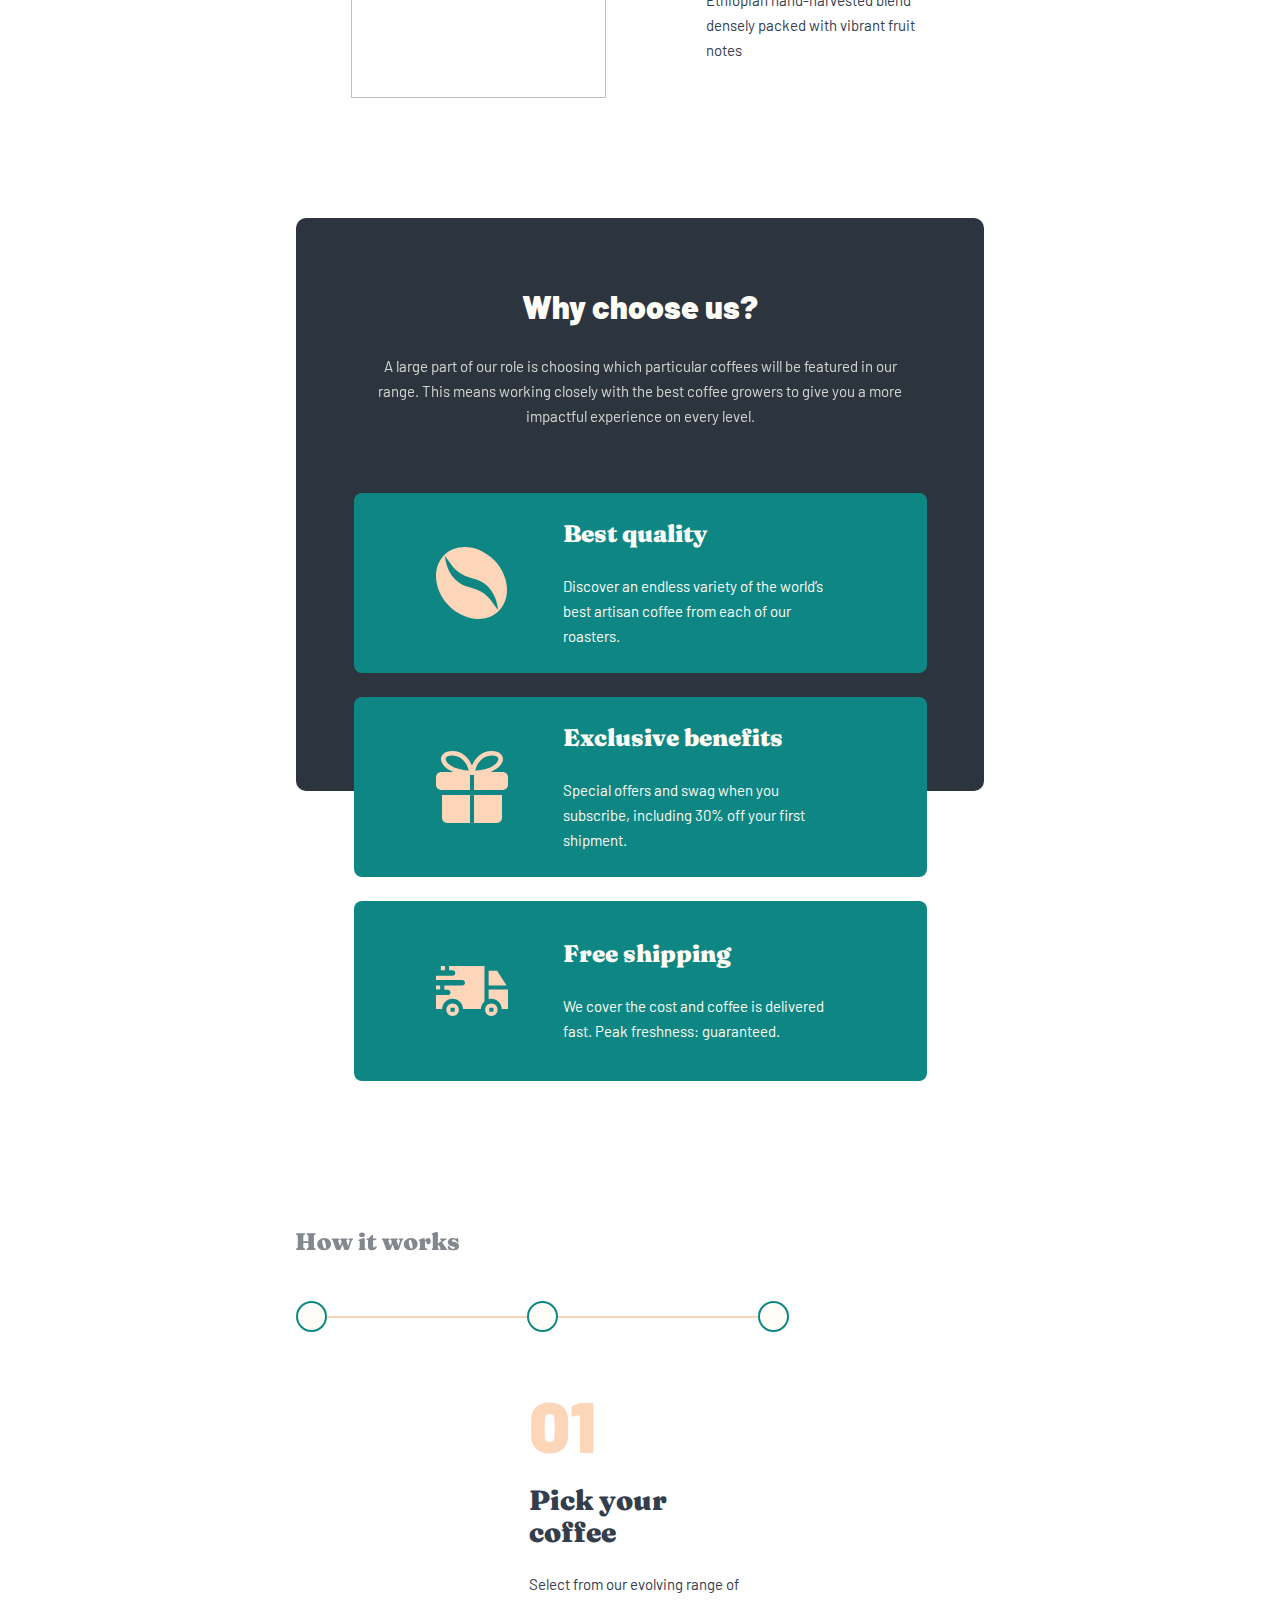
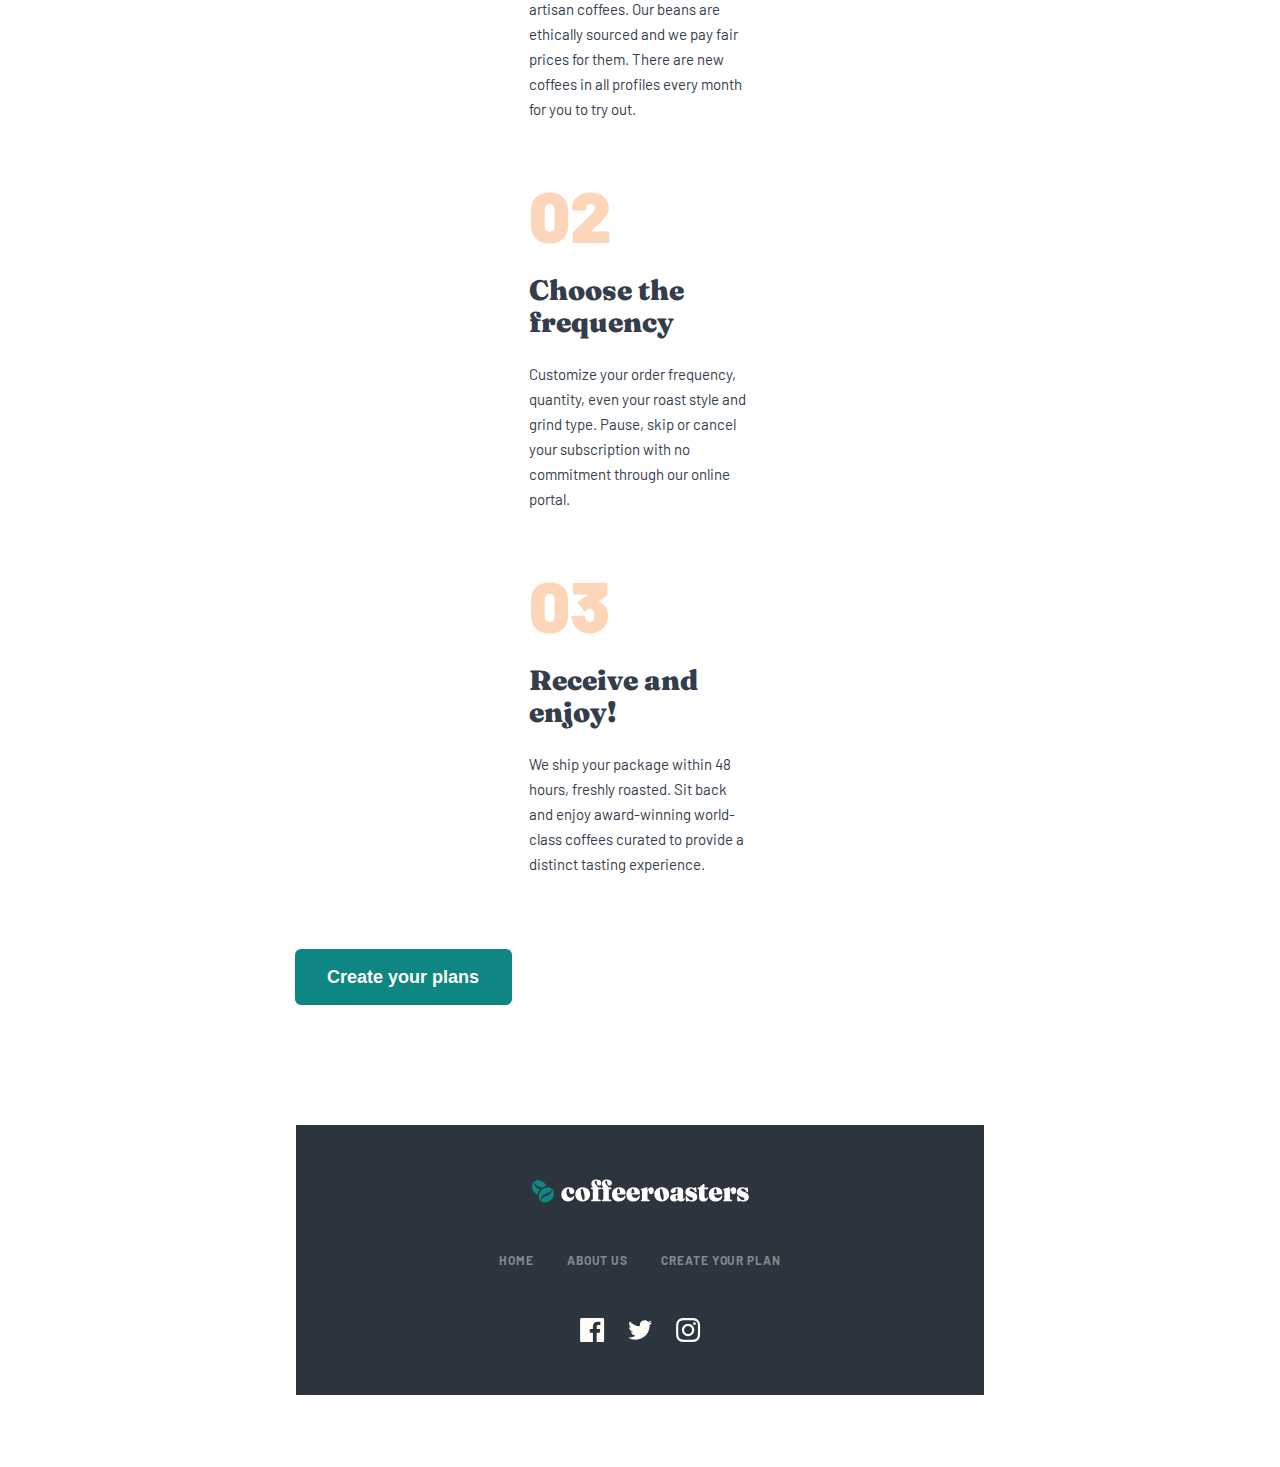
==== commit c3e95283: "Homework22" ====
--- a/index.html
+++ b/index.html
@@ -38,6 +38,7 @@
             <div class="back-text">
                 <img class="mobile" src="./assets/second.box.back.svg" alt="">
                 <img class="tablet" src="./assets/tablet.our.collection.svg" alt="">
+                <img class="desktop" src="./assets/desktop.our.collectiom.svg" alt="">
             </div>
             <div class="boxess">
                 <div class="box box1">
@@ -130,7 +131,7 @@
                 </div>
             </div>
             <div class="button-div">
-                <button class="btn2">Create your plan</button>
+                <button class="btn2"><a class="buttonlink" href="./createindex.html">Create your plans</a></button>
             </div>
         </div>
         <footer>
--- a/style.css
+++ b/style.css
@@ -171,6 +171,7 @@
     display: flex;
     flex-direction: column;
     align-items: center;
+    row-gap: 50px;
 }
 .box{
     display: flex;
@@ -259,6 +260,15 @@
     border-radius: 8px;
     background: #0E8784;
 }
+.texts{
+    display: flex;
+    flex-direction: column;
+    align-items: center;
+    row-gap: 56px;
+}
+.desktop{
+    display: none;
+}
 .text{
     display: flex;
     flex-direction: column;
@@ -283,6 +293,9 @@
     font-weight: 400;
     line-height: 25px;
 }
+.desktop2{
+    display: none;
+}
 .fourth-box{
     display: flex;
     flex-direction: column;
@@ -313,6 +326,8 @@
     flex-shrink: 0;
     border-radius: 6px;
     background: #0E8784;
+}
+.buttonlink{
     color: #FEFCF7;
     font-size: 18px;
     font-style: normal;
--- a/responsive.css
+++ b/responsive.css
@@ -147,4 +147,119 @@
     .none-line{
         display: flex;
     }
+}
+
+@media (width > 1440px){
+    header{
+        column-gap: 750px;
+    }
+    .first-box{
+        width: 1280px;
+        height: 600px;
+        flex-shrink: 0;
+        background-image: url(./assets/desktop.first.box.image.svg);
+        background-repeat: no-repeat;
+    }
+    h1{
+        color: #FEFCF7;
+        font-size: 72px;
+        font-style: normal;
+        font-weight: 900;
+        line-height: 72px;
+        width: 500px;
+    }
+    h2{
+        width: 445px;
+        color: #FEFCF7;
+        font-size: 16px;
+        font-style: normal;
+        font-weight: 400;
+        line-height: 26px;
+    }
+    .boxess{
+        display: flex;
+        flex-direction: row;
+        column-gap: 30px;
+    }
+    .box{
+        display: flex;
+        flex-direction: column;
+        row-gap: 70px;
+    }
+    .second-box-text{
+        align-items: center;
+        text-align: center;
+    }
+    .tablet{
+        display: none;
+    }
+    .desktop{
+        display: flex;
+    }
+    .third-box{
+        width: 1280px;
+        height: 577px;
+        flex-shrink: 0;
+    }
+    .green-boxes{
+        flex-direction: row;
+        column-gap: 30px;
+    }
+    .greenbox{
+        flex-direction: column;
+        width: 350px;
+        height: 382px;
+        flex-shrink: 0;
+    }
+    .text{
+        align-items: center;
+        text-align: center;
+    }
+    .texts{
+        flex-direction: row;
+        column-gap: 100px;
+    }
+    .xazi{
+        width: 350px;
+    }
+    p{
+        color: #FDD6BA;
+        font-size: 72px;
+        font-style: normal;
+        font-weight: 900;
+        line-height: 72px;
+    }
+    h3{
+        width: 255px;
+        color: #333D4B;
+        font-size: 32px;
+        font-style: normal;
+        font-weight: 900;
+        line-height: 36px;
+    }
+    h4{
+        width: 285px;
+        color: #333D4B;
+        font-size: 16px;
+        font-style: normal;
+        font-weight: 400;
+        line-height: 26px;
+    }
+    .none-line{
+        padding-right: 270px;
+    }
+    .button-div{
+        padding-right: 840px;
+    }
+    footer{
+        flex-direction: row;
+        column-gap: 200px;
+        width: 1280px;
+        height: 120px;
+        flex-shrink: 0;
+    }
+    .footer-text{
+        display: flex;
+        flex-direction: row;
+    }
 }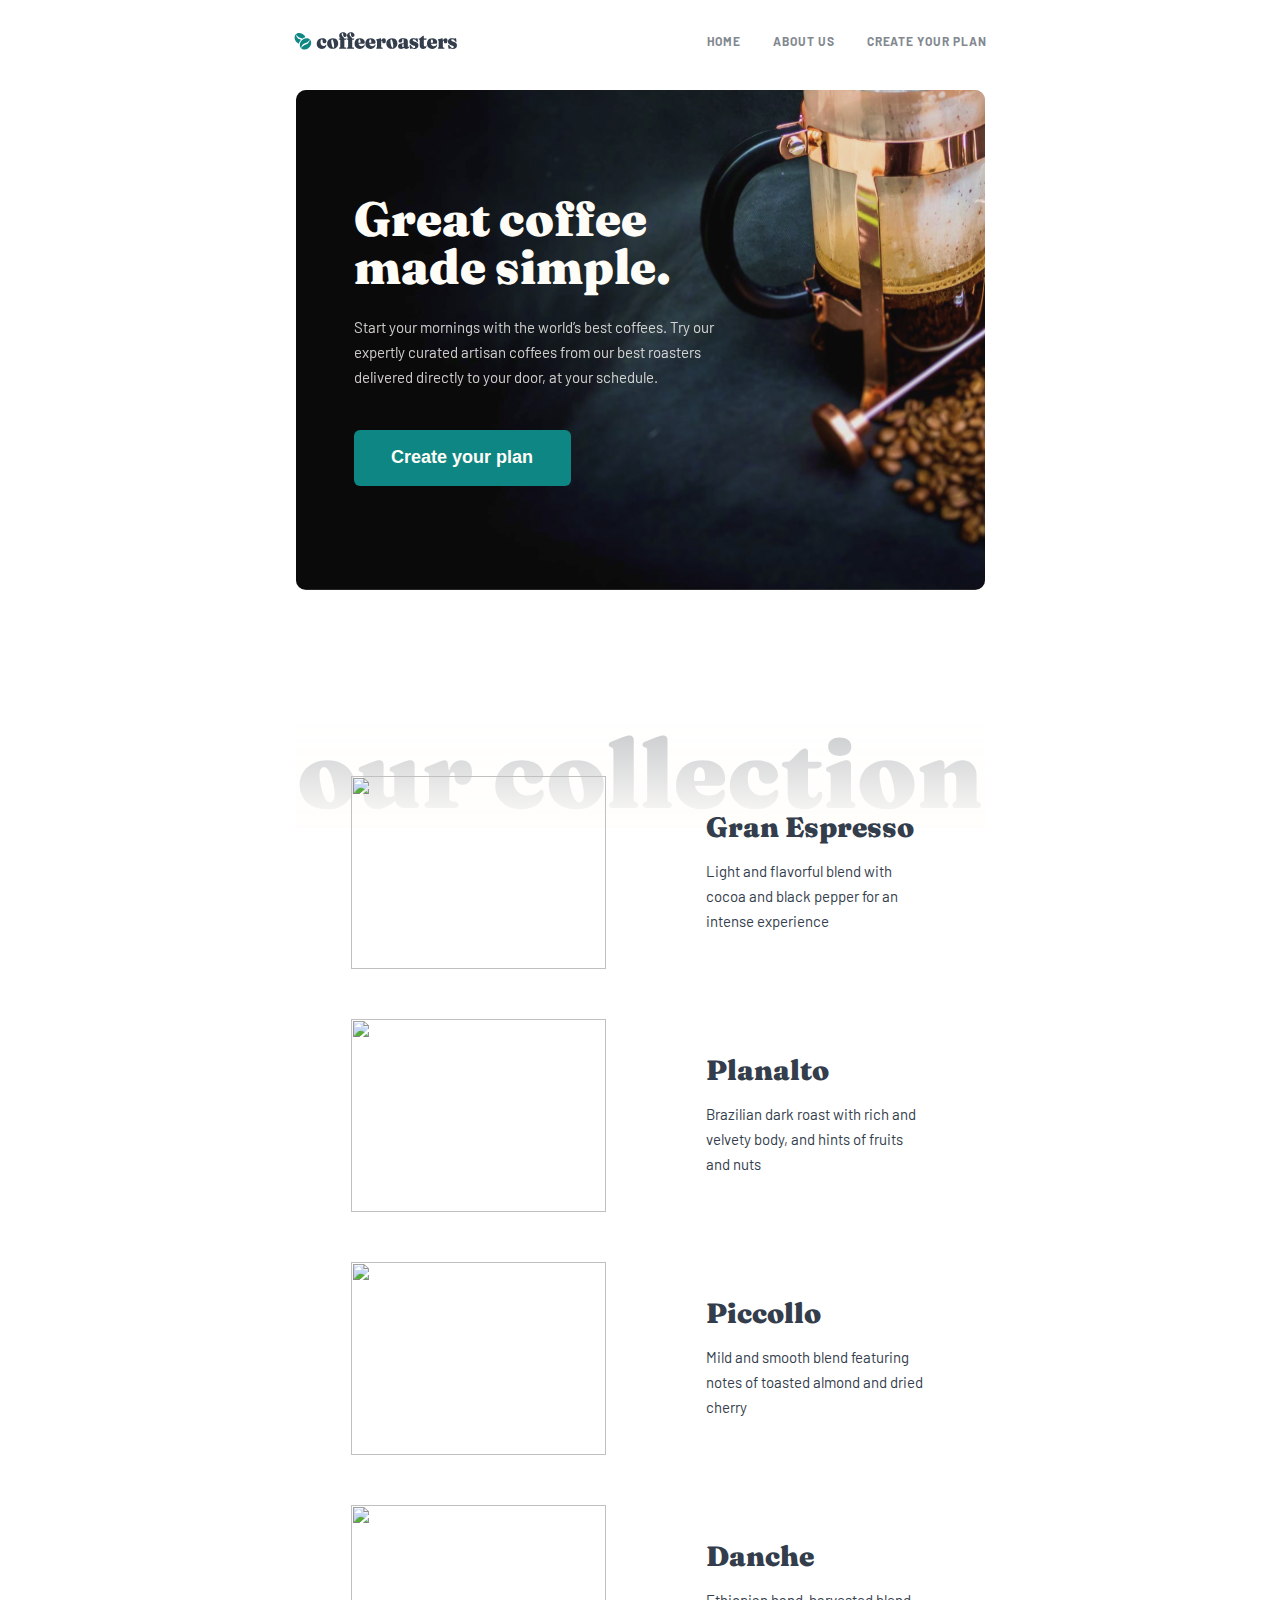
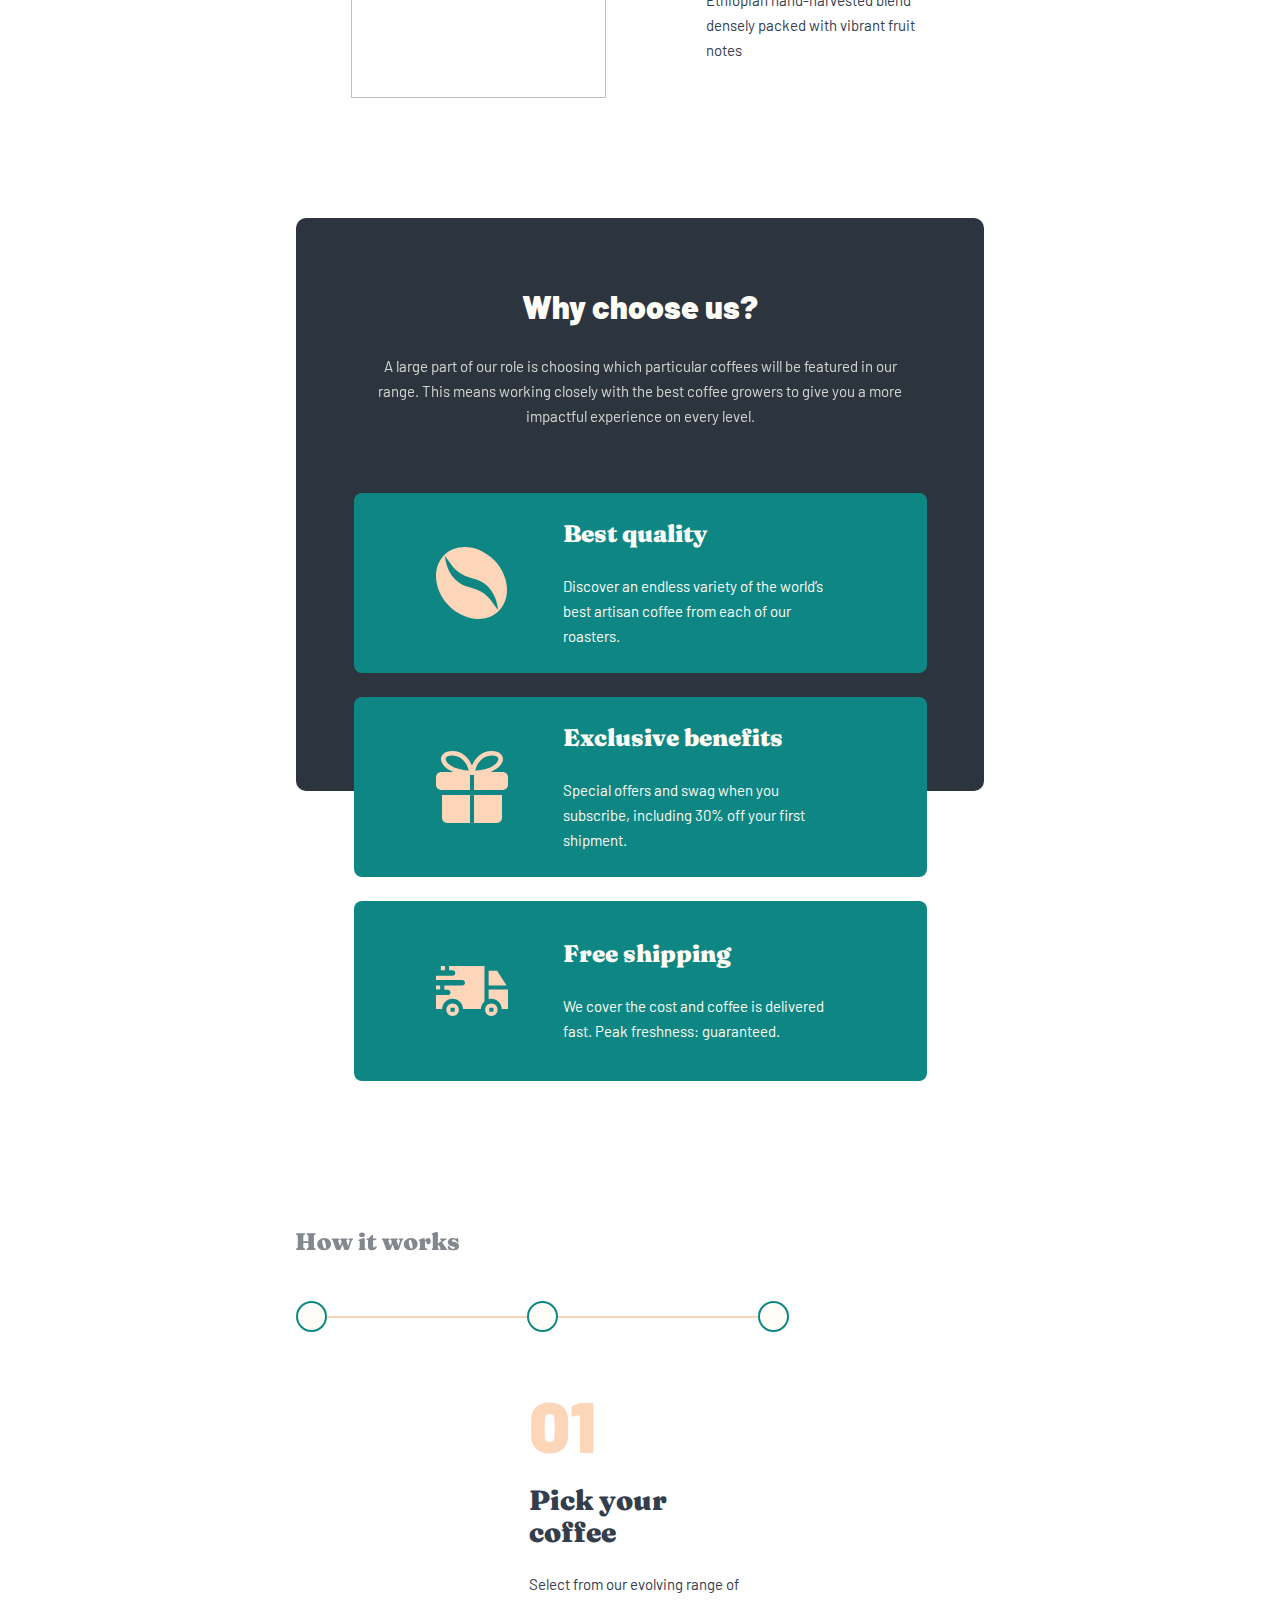
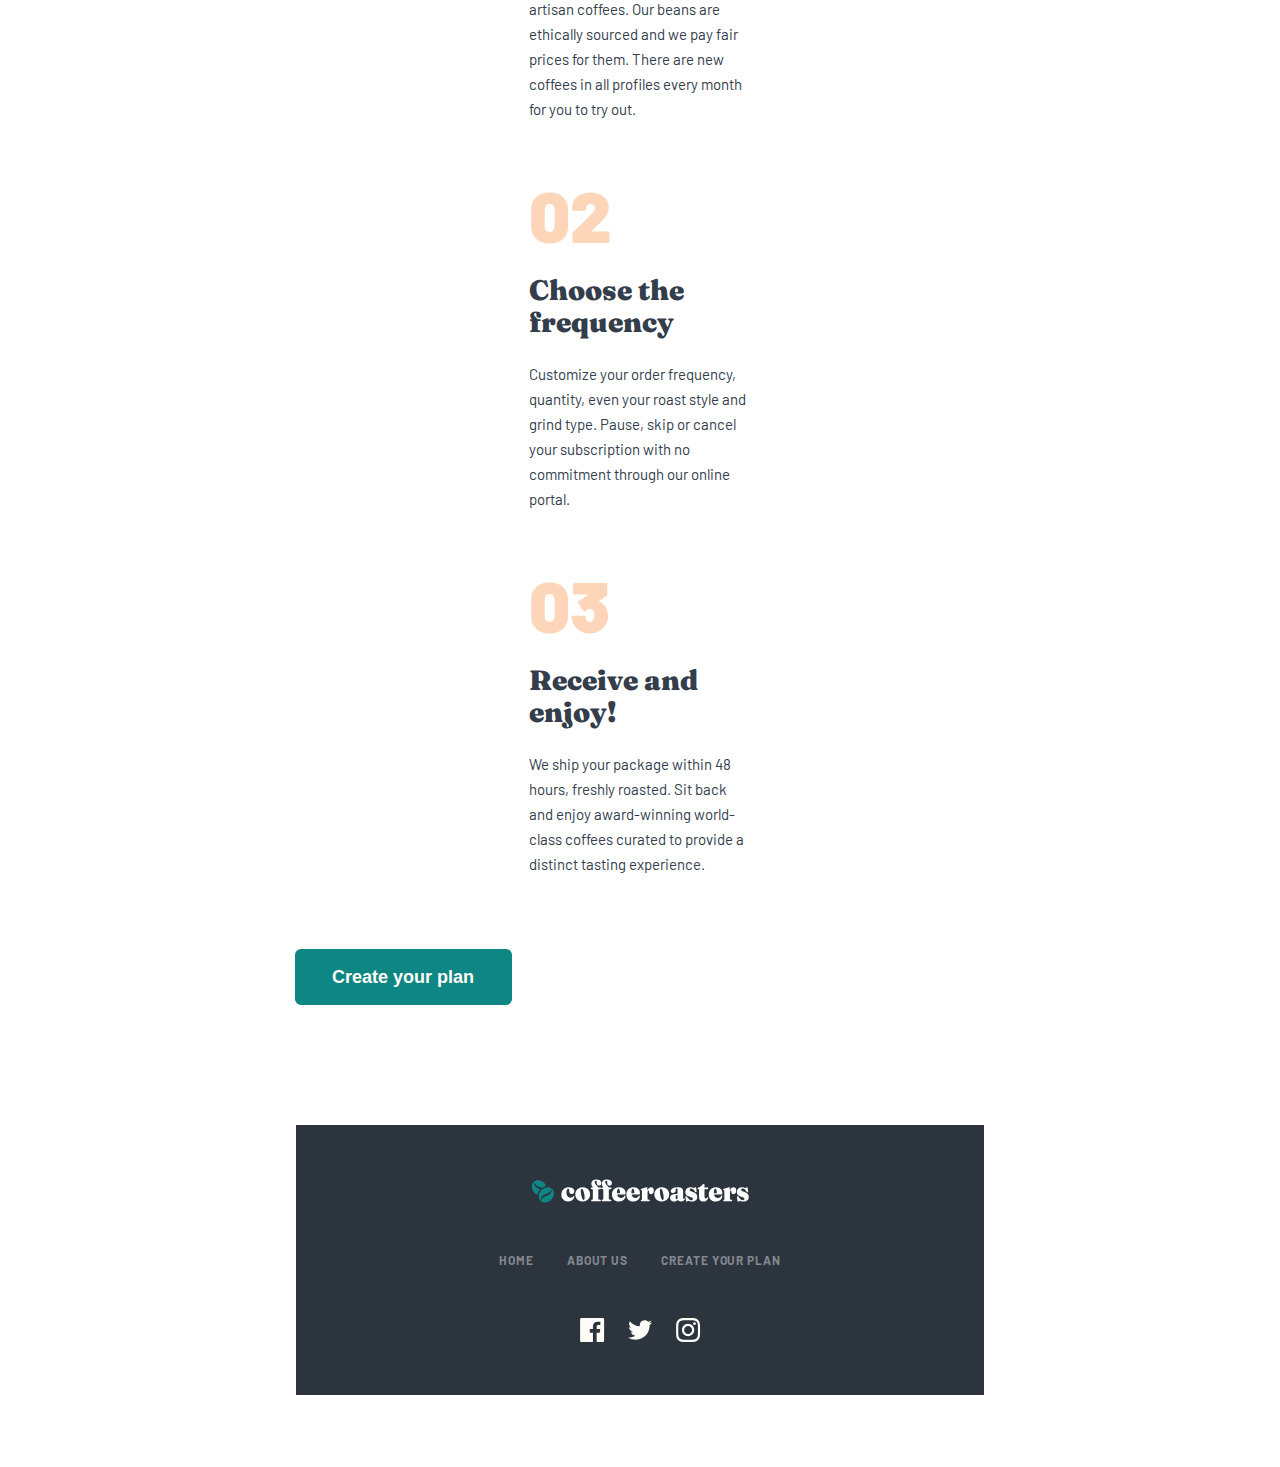
==== commit c6a7f1ad: "Homework22" ====
--- a/index.html
+++ b/index.html
@@ -31,7 +31,7 @@
                     made simple.</h1>
                 <h2>Start your mornings with the world’s best coffees. Try our expertly curated artisan 
                     coffees from our best roasters delivered directly to your door, at your schedule.</h2>
-                <button class="btn1">Create your plan</button>
+                <button class="btn1"><a class="buttonlink" href="./createindex.html">Create your plan</a></button>
             </div>
         </div>
         <div class="second-box">
@@ -131,7 +131,7 @@
                 </div>
             </div>
             <div class="button-div">
-                <button class="btn2"><a class="buttonlink" href="./createindex.html">Create your plans</a></button>
+                <button class="btn2"><a class="buttonlink" href="./createindex.html">Create your plan</a></button>
             </div>
         </div>
         <footer>
